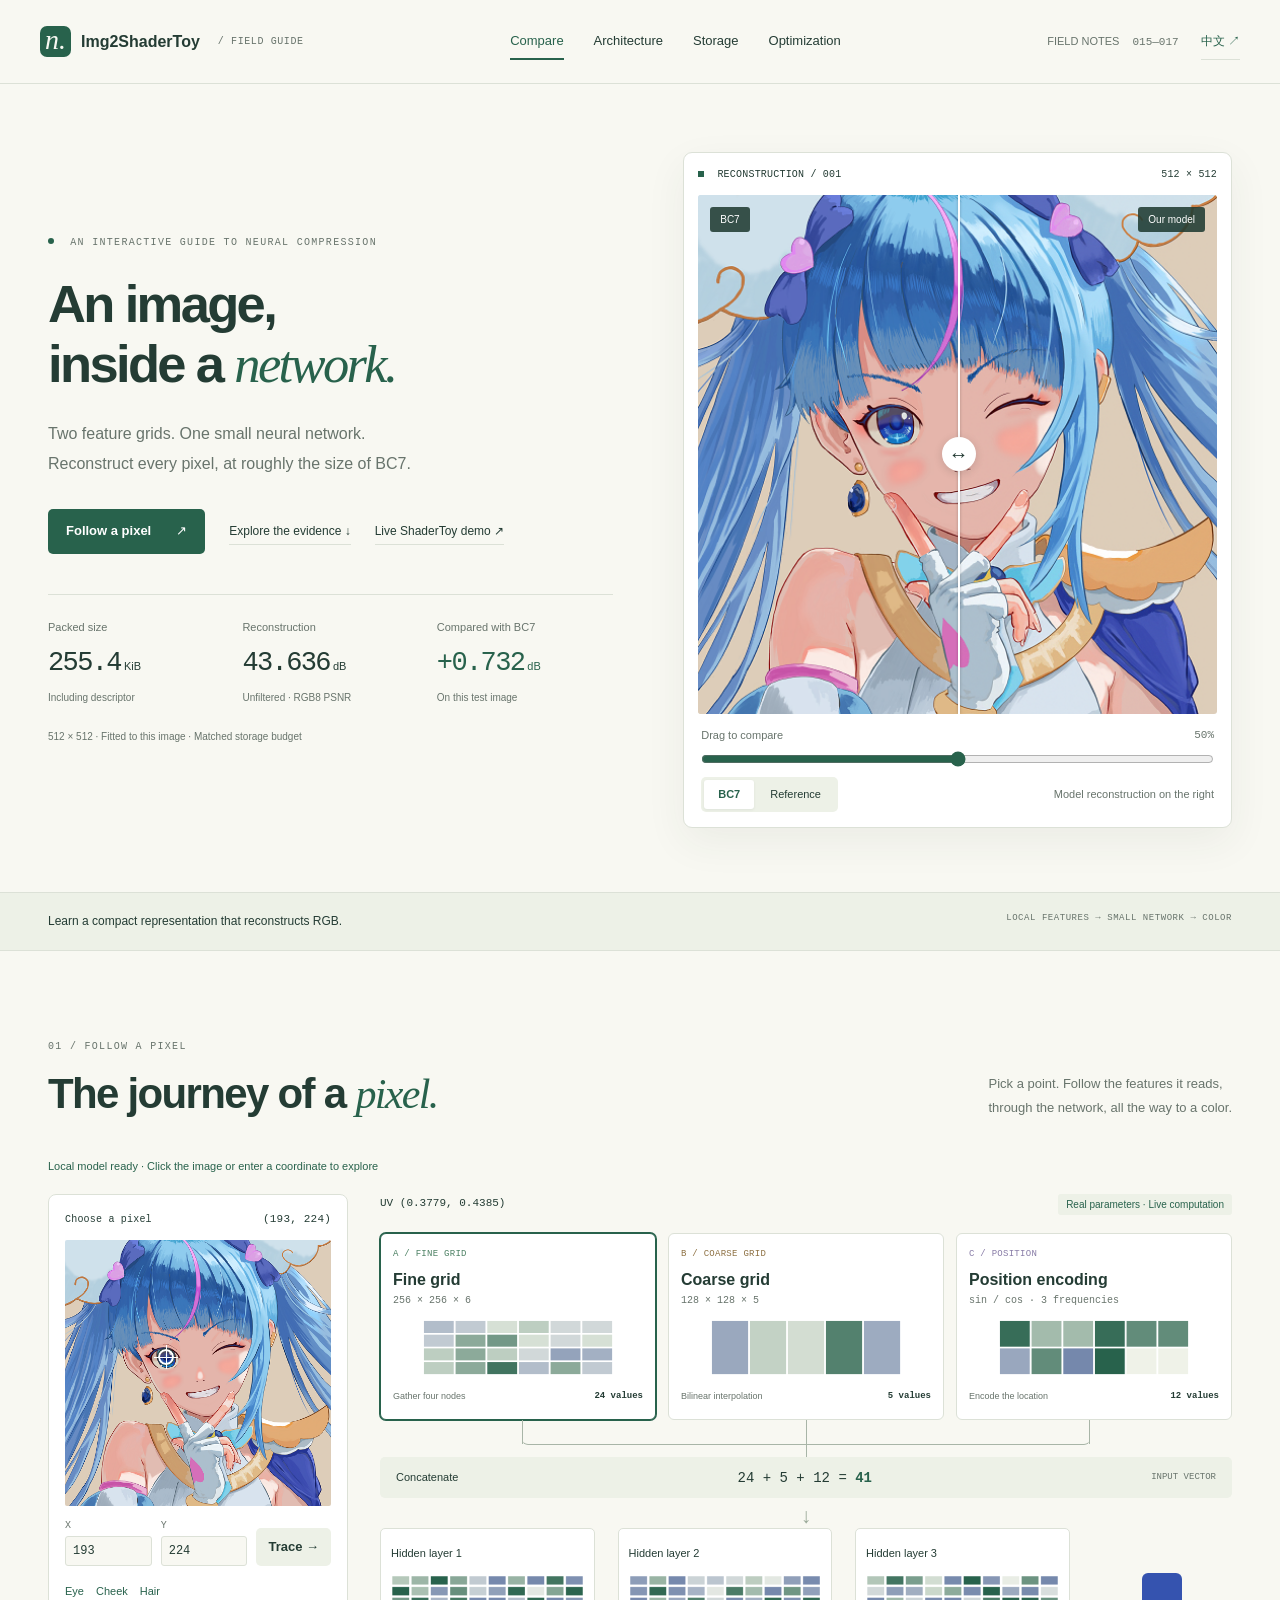
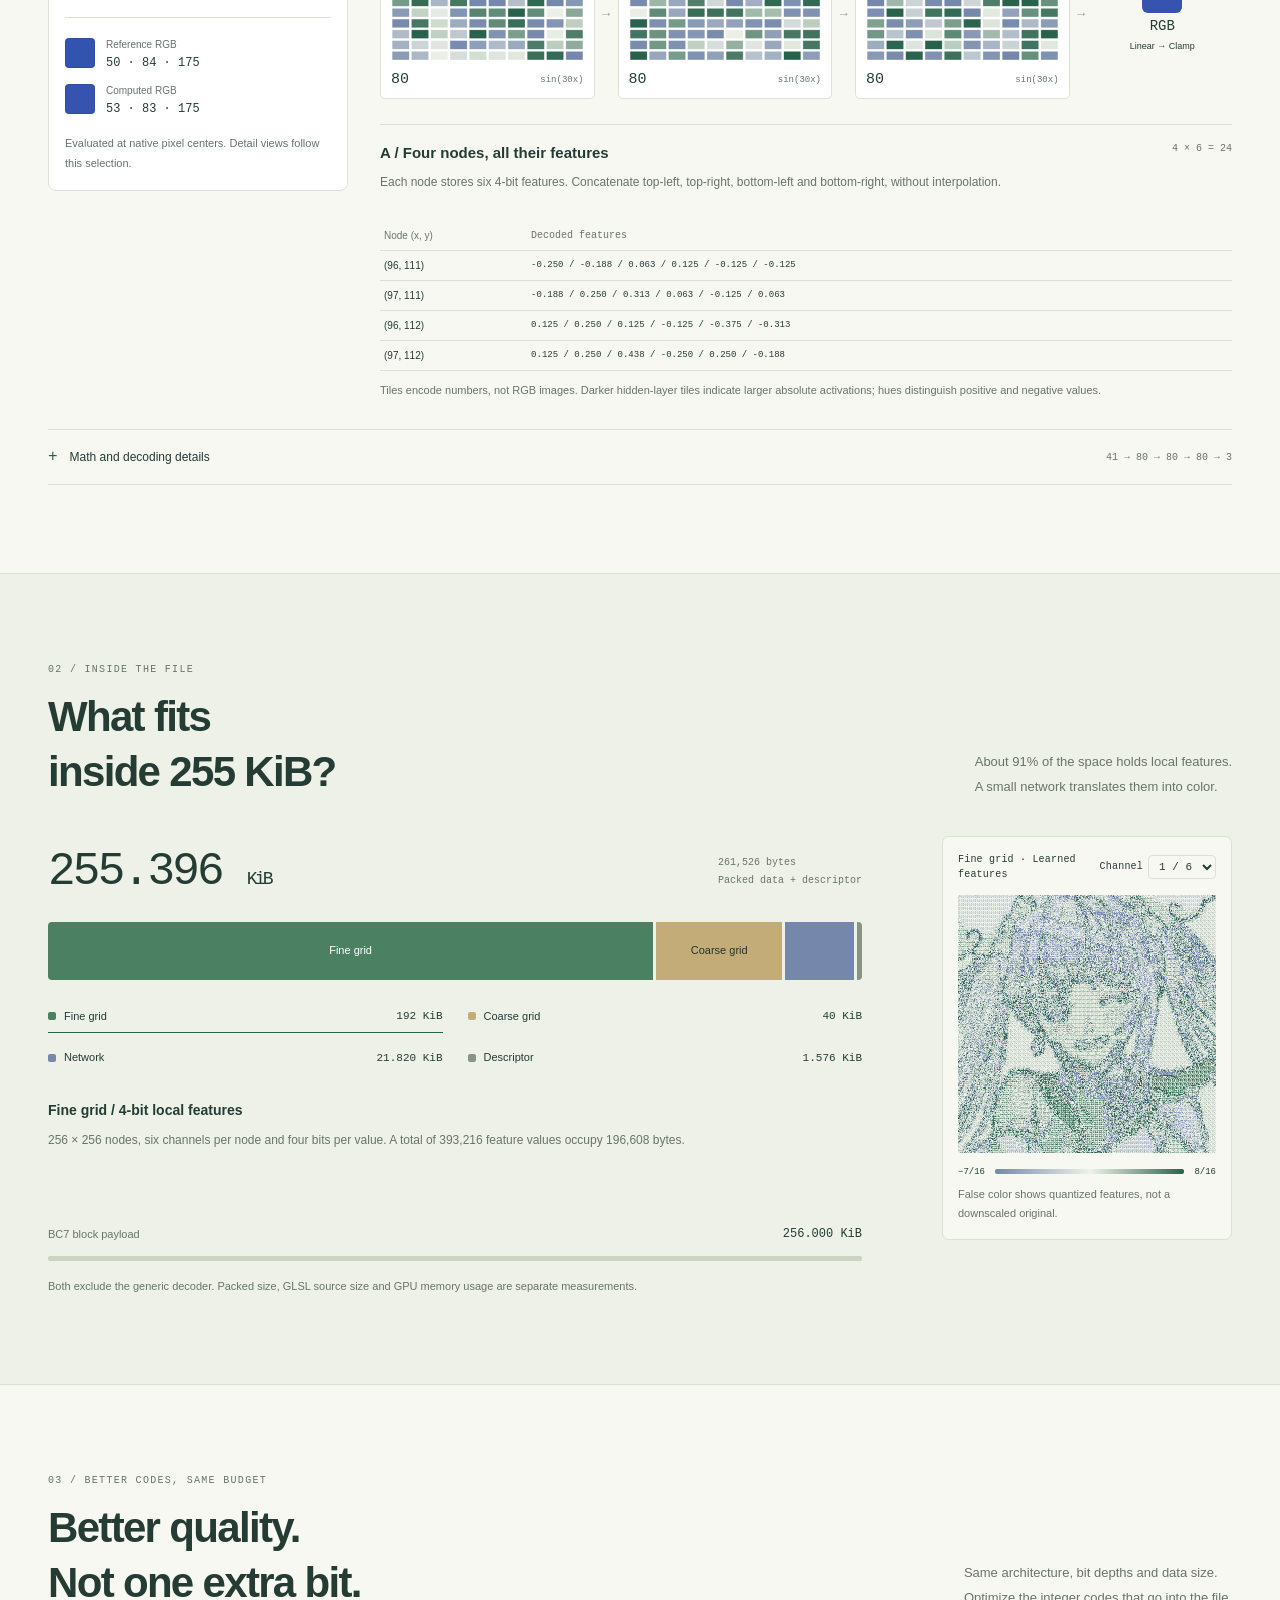
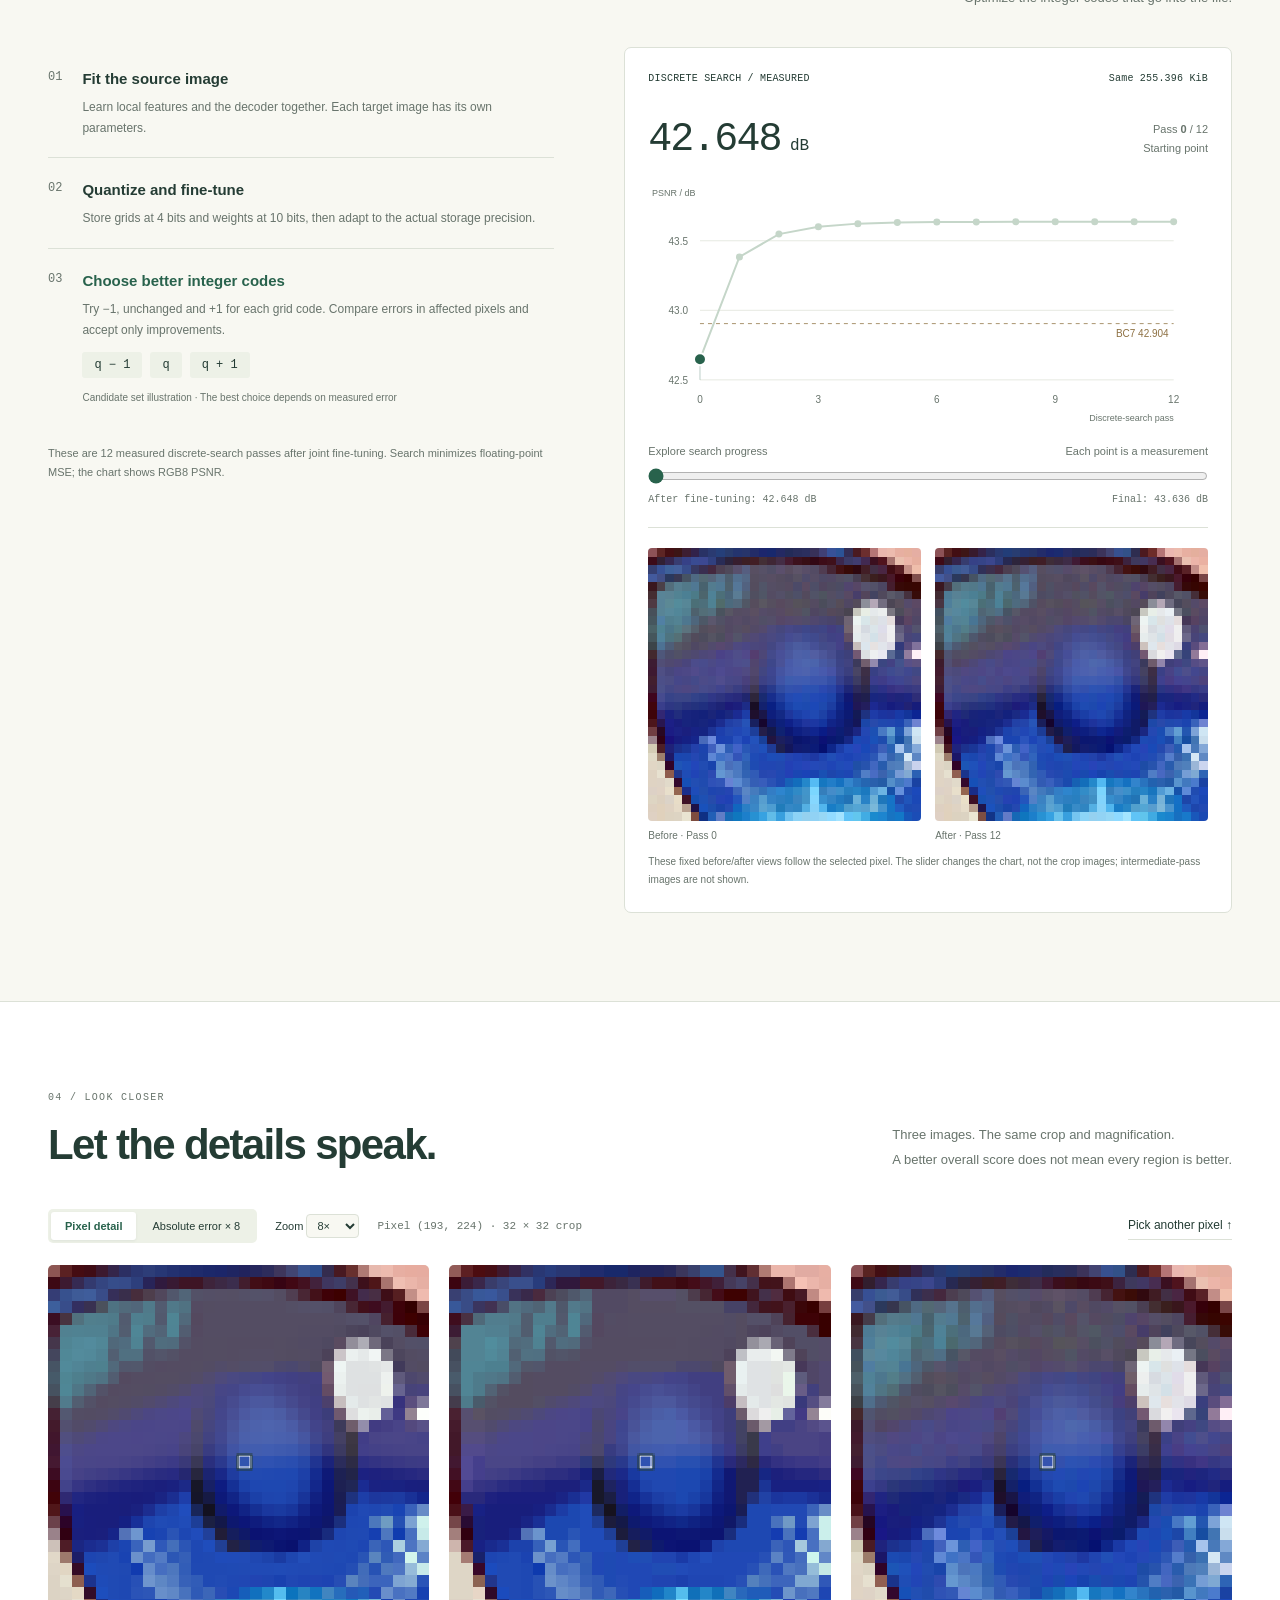
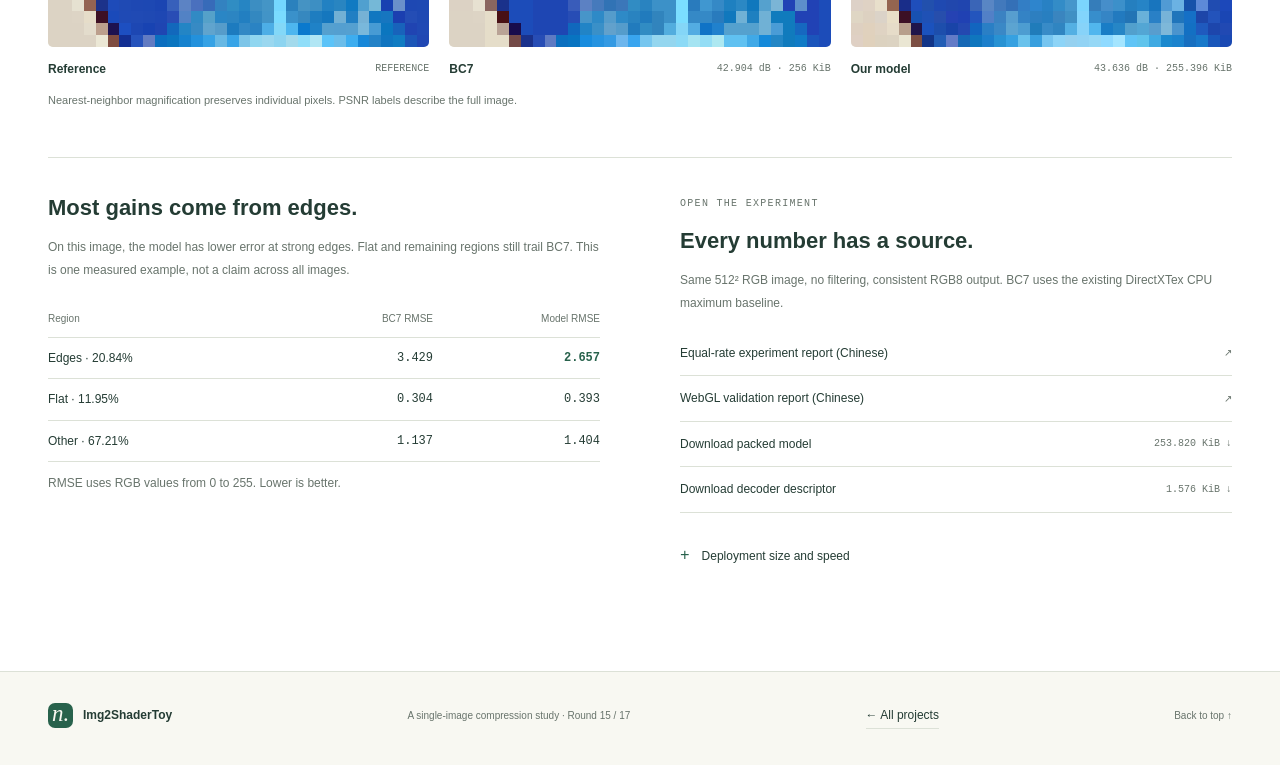
==== showcase/network-explainer/index.html @ a8d25cc0 "Add a NTC example" ====
<!doctype html>
<html lang="en">
<head>
  <meta charset="utf-8">
  <meta name="viewport" content="width=device-width,initial-scale=1">
  <meta name="description" content="Explore neural image compression: how two 4-bit feature grids and a small sine network reconstruct a pixel.">
  <meta name="color-scheme" content="light">
  <title>An image, inside a network · Img2ShaderToy</title>
  <link rel="icon" href="assets/favicon.svg" type="image/svg+xml">
  <link rel="stylesheet" href="styles.css">
  <script type="module" src="app.mjs"></script>
</head>
<body>
<a class="skip" href="#main">Skip to content</a>
<header class="header">
  <a class="brand" href="#"><span class="brand-mark" aria-hidden="true">n.</span> Img2ShaderToy <span class="brand-note">/ FIELD GUIDE</span></a>
  <nav aria-label="Chapters"><a href="#compare">Compare</a><a href="#architecture">Architecture</a><a href="#storage">Storage</a><a href="#optimization">Optimization</a></nav>
  <div class="header-tools"><span class="edition">FIELD NOTES <span>015—017</span></span><a class="language-switch" href="index-CN.html" lang="zh-CN" hreflang="zh-CN" aria-label="切换到中文">中文 ↗</a></div>
</header>
<main id="main">
<section class="hero shell" id="compare">
  <div class="hero-copy">
    <p class="eyebrow"><span class="live-dot"></span> AN INTERACTIVE GUIDE TO NEURAL COMPRESSION</p>
    <h1>An image,<br>inside a <span class="serif-accent">network.</span></h1>
    <p class="intro">Two feature grids. One small neural network.<br>Reconstruct every pixel, at roughly the size of BC7.</p>
    <div class="hero-actions"><a class="button primary" href="#architecture">Follow a pixel <span aria-hidden="true">↗</span></a><a class="text-link" href="#evidence">Explore the evidence ↓</a><a class="text-link" href="https://www.shadertoy.com/view/733GWs" target="_blank" rel="noopener noreferrer">Live ShaderToy demo ↗</a></div>
    <div class="hero-stats">
      <div><span class="stat-label">Packed size</span><strong>255.4<span> KiB</span></strong><small>Including descriptor</small></div>
      <div><span class="stat-label">Reconstruction</span><strong>43.636<span> dB</span></strong><small>Unfiltered · RGB8 PSNR</small></div>
      <div><span class="stat-label">Compared with BC7</span><strong class="green">+0.732<span> dB</span></strong><small>On this test image</small></div>
    </div>
    <p class="scope-note">512 × 512 · Fitted to this image · Matched storage budget</p>
  </div>
  <div class="comparison-panel">
    <div class="panel-top"><span><span class="mini-square"></span> RECONSTRUCTION / 001</span><span>512 × 512</span></div>
    <div class="compare-stage" id="compare-stage">
      <img id="compare-right" src="assets/neural.png" alt="Test image reconstructed by the neural model" width="512" height="512" draggable="false">
      <img class="compare-left" id="compare-left" src="assets/bc7.png" alt="The same test image reconstructed with BC7" width="512" height="512" draggable="false">
      <span class="image-label left" id="left-label">BC7</span><span class="image-label right">Our model</span>
      <div class="split-line" id="split-line"><span aria-hidden="true">↔</span></div>
    </div>
    <div class="comparison-controls">
      <label class="range-label" for="split">Drag to compare <output id="split-value">50%</output></label>
      <input type="range" id="split" min="0" max="100" value="50" aria-label="Image comparison divider">
      <div class="control-row"><div class="segmented" aria-label="Left comparison image"><button class="active" data-compare="bc7" aria-pressed="true">BC7</button><button data-compare="original" aria-pressed="false">Reference</button></div><span class="small muted">Model reconstruction on the right</span></div>
    </div>
  </div>
</section>
<div class="chapter-strip"><div class="shell"><span>Learn a compact representation that reconstructs RGB.</span><span class="mono">LOCAL FEATURES → SMALL NETWORK → COLOR</span></div></div>

<section id="architecture" class="section shell">
  <div class="section-heading"><div><p class="eyebrow">01 / FOLLOW A PIXEL</p><h2>The journey of a <span class="serif-accent">pixel.</span></h2></div><p>Pick a point. Follow the features it reads,<br>through the network, all the way to a color.</p></div>
  <div id="load-status" class="status" role="status">Loading the local model…</div>
  <div class="explorer">
    <aside class="pixel-panel">
      <div class="panel-top"><span>Choose a pixel</span><span class="mono" id="pixel-coord">(193, 224)</span></div>
      <div class="pixel-stage" id="pixel-stage"><img src="assets/original.png" width="512" height="512" alt="Click the reference image to select a pixel to trace"><span class="crosshair" id="crosshair" aria-hidden="true"></span></div>
      <div class="coordinate-controls"><label>X <input type="number" id="pixel-x" min="0" max="511" value="193"></label><label>Y <input type="number" id="pixel-y" min="0" max="511" value="224"></label><button id="trace-button" class="button compact" disabled>Trace →</button></div>
      <div class="preset-row"><button data-pixel="193,224">Eye</button><button data-pixel="270,278">Cheek</button><button data-pixel="246,91">Hair</button></div>
      <div class="pixel-result"><div><span class="swatch" id="source-swatch"></span><span>Reference RGB<strong id="source-rgb">—</strong></span></div><div><span class="swatch" id="output-swatch"></span><span>Computed RGB<strong id="output-rgb">—</strong></span></div></div>
      <p class="small muted">Evaluated at native pixel centers. Detail views follow this selection.</p>
    </aside>
    <div class="network-panel">
      <div class="network-top"><span class="mono">UV <span id="uv-value">—</span></span><span class="tag">Real parameters · Live computation</span></div>
      <div class="feature-branches">
        <button class="feature-node selected" data-node="fine" aria-pressed="true"><span class="node-index fine-color">A / FINE GRID</span><strong>Fine grid</strong><span class="node-size">256 × 256 × 6</span><canvas id="fine-mini" width="220" height="64" aria-label="24 features from the four selected fine-grid nodes"></canvas><span class="node-foot">Gather four nodes <b>24 values</b></span></button>
        <button class="feature-node" data-node="coarse" aria-pressed="false"><span class="node-index coarse-color">B / COARSE GRID</span><strong>Coarse grid</strong><span class="node-size">128 × 128 × 5</span><canvas id="coarse-mini" width="220" height="64" aria-label="Five interpolated coarse-grid features"></canvas><span class="node-foot">Bilinear interpolation <b>5 values</b></span></button>
        <button class="feature-node" data-node="position" aria-pressed="false"><span class="node-index position-color">C / POSITION</span><strong>Position encoding</strong><span class="node-size">sin / cos · 3 frequencies</span><canvas id="position-mini" width="220" height="64" aria-label="Twelve Fourier position features at this coordinate"></canvas><span class="node-foot">Encode the location <b>12 values</b></span></button>
      </div>
      <div class="merge-path" aria-hidden="true"><span></span><span></span><span></span></div>
      <button class="concat-node" data-node="input" aria-pressed="false"><span>Concatenate</span><strong>24 + 5 + 12 = <em>41</em></strong><span class="mono">INPUT VECTOR</span></button>
      <div class="flow-arrow" aria-hidden="true">↓</div>
      <div class="layer-chain">
        <button class="layer-node" data-node="layer0" aria-pressed="false"><span>Hidden layer 1</span><canvas id="layer0-mini" width="160" height="72" aria-label="80 activations in hidden layer 1"></canvas><strong>80 <small>sin(30x)</small></strong></button><span class="chain-arrow" aria-hidden="true">→</span>
        <button class="layer-node" data-node="layer1" aria-pressed="false"><span>Hidden layer 2</span><canvas id="layer1-mini" width="160" height="72" aria-label="80 activations in hidden layer 2"></canvas><strong>80 <small>sin(30x)</small></strong></button><span class="chain-arrow" aria-hidden="true">→</span>
        <button class="layer-node" data-node="layer2" aria-pressed="false"><span>Hidden layer 3</span><canvas id="layer2-mini" width="160" height="72" aria-label="80 activations in hidden layer 3"></canvas><strong>80 <small>sin(30x)</small></strong></button><span class="chain-arrow" aria-hidden="true">→</span>
        <button class="rgb-node" data-node="output" aria-pressed="false"><span id="network-swatch"></span><strong>RGB</strong><small>Linear → Clamp</small></button>
      </div>
      <div class="node-detail" id="node-detail" aria-live="polite"><p>Once loaded, select a node to inspect its values.</p></div>
      <p class="small muted">Tiles encode numbers, not RGB images. Darker hidden-layer tiles indicate larger absolute activations; hues distinguish positive and negative values.</p>
    </div>
  </div>
  <details class="technical"><summary>Math and decoding details <span>41 → 80 → 80 → 80 → 3</span></summary><div><p>Pixel coordinates use <code>uv = ((x + 0.5) / 512, (y + 0.5) / 512)</code>. At each level, grid coordinates are <code>uv × size − 0.5</code>, with clamped boundaries. Fine-grid features are concatenated in top-left, top-right, bottom-left, bottom-right order; coarse-grid features are interpolated by distance.</p><p>Position frequencies are 64, 128 and 256 cycles, each producing sin(x), sin(y), cos(x) and cos(y). Hidden layers compute <code>h = sin(30 × (Wh + b))</code>; the output layer maps linearly to RGB, then clamps to [0, 1].</p><p>The JavaScript decoder reads the actual model.bin. Floating-point accumulation differs slightly from the GPU; full-image metrics use the verified RGB8 reconstruction. Display resizing reconstructs the trained pixels before image resampling. Continuous reconstruction at arbitrary coordinates is not assumed.</p><p id="self-check">Reference pixels are checked after loading.</p></div></details>
</section>

<section id="storage" class="storage-section"><div class="shell section">
  <div class="section-heading"><div><p class="eyebrow">02 / INSIDE THE FILE</p><h2>What fits<br>inside 255 KiB?</h2></div><p>About 91% of the space holds local features.<br>A small network translates them into color.</p></div>
  <div class="storage-layout"><div>
    <div class="storage-total"><strong>255.396 <span>KiB</span></strong><span>261,526 bytes<br>Packed data + descriptor</span></div>
    <div class="storage-bar" aria-label="Packed file size breakdown"><button data-storage="fine" style="flex:196608" aria-label="Fine grid 192 KiB" class="fine-bg active">Fine grid</button><button data-storage="coarse" style="flex:40960" aria-label="Coarse grid 40 KiB" class="coarse-bg">Coarse grid</button><button data-storage="network" style="flex:22344" aria-label="Network 21.820 KiB" class="network-bg"></button><button data-storage="meta" style="flex:1614" aria-label="Descriptor 1.576 KiB" class="meta-bg"></button></div>
    <div class="storage-legend"><button data-storage="fine" class="active"><i class="fine-bg"></i>Fine grid <b>192 KiB</b></button><button data-storage="coarse"><i class="coarse-bg"></i>Coarse grid <b>40 KiB</b></button><button data-storage="network"><i class="network-bg"></i>Network <b>21.820 KiB</b></button><button data-storage="meta"><i class="meta-bg"></i>Descriptor <b>1.576 KiB</b></button></div>
    <div class="storage-detail" id="storage-detail" aria-live="polite"></div>
    <div class="bc7-budget"><span>BC7 block payload</span><strong>256.000 KiB</strong><span class="budget-line"></span></div>
    <p class="small muted">Both exclude the generic decoder. Packed size, GLSL source size and GPU memory usage are separate measurements.</p>
  </div><div class="grid-view"><div class="panel-top"><span id="grid-title">Fine grid · Learned features</span><label>Channel <select id="grid-channel" aria-label="Select feature channel"></select></label></div><canvas id="grid-canvas" width="256" height="256" aria-label="Actual grid values of the selected feature channel"></canvas><div class="grid-caption"><span>−7/16</span><span class="color-scale"></span><span>8/16</span></div><p class="small muted">False color shows quantized features, not a downscaled original.</p></div></div>
</div></section>

<section id="optimization" class="section shell">
  <div class="section-heading"><div><p class="eyebrow">03 / BETTER CODES, SAME BUDGET</p><h2>Better quality.<br>Not one extra bit.</h2></div><p>Same architecture, bit depths and data size.<br>Optimize the integer codes that go into the file.</p></div>
  <div class="optimization-layout"><div class="optimization-story"><ol class="training-steps"><li><span>01</span><div><strong>Fit the source image</strong><p>Learn local features and the decoder together. Each target image has its own parameters.</p></div></li><li><span>02</span><div><strong>Quantize and fine-tune</strong><p>Store grids at 4 bits and weights at 10 bits, then adapt to the actual storage precision.</p></div></li><li class="highlight-step"><span>03</span><div><strong>Choose better integer codes</strong><p>Try −1, unchanged and +1 for each grid code. Compare errors in affected pixels and accept only improvements.</p><div class="code-choices"><span>q − 1</span><span>q</span><span>q + 1</span></div><small>Candidate set illustration · The best choice depends on measured error</small></div></li></ol><p class="small muted">These are 12 measured discrete-search passes after joint fine-tuning. Search minimizes floating-point MSE; the chart shows RGB8 PSNR.</p></div>
  <div class="history-panel"><div class="panel-top"><span>DISCRETE SEARCH / MEASURED</span><span>Same 255.396 KiB</span></div><div class="history-metric"><strong id="history-score">42.648<span> dB</span></strong><span>Pass <b id="history-pass">0</b> / 12<br><span id="history-changes">Starting point</span></span></div><svg id="history-chart" viewBox="0 0 560 245" role="img" aria-label="RGB8 PSNR over discrete-search passes"></svg><label class="range-label" for="history-slider">Explore search progress <span>Each point is a measurement</span></label><input type="range" id="history-slider" min="0" max="12" value="0"><div class="history-endpoints"><span>After fine-tuning: 42.648 dB</span><span>Final: 43.636 dB</span></div><div class="search-crops"><figure><canvas id="search-before" width="256" height="256" aria-label="Selected crop before discrete search"></canvas><figcaption>Before · Pass 0</figcaption></figure><figure><canvas id="search-after" width="256" height="256" aria-label="The same crop after twelve search passes"></canvas><figcaption>After · Pass 12</figcaption></figure></div><p class="small muted">These fixed before/after views follow the selected pixel. The slider changes the chart, not the crop images; intermediate-pass images are not shown.</p></div></div>
</section>

<section id="evidence" class="evidence-section"><div class="shell section">
  <div class="section-heading"><div><p class="eyebrow">04 / LOOK CLOSER</p><h2>Let the details speak.</h2></div><p>Three images. The same crop and magnification.<br>A better overall score does not mean every region is better.</p></div>
  <div class="detail-toolbar"><div class="segmented" aria-label="Comparison mode"><button data-detail="color" class="active" aria-pressed="true">Pixel detail</button><button data-detail="error" aria-pressed="false">Absolute error × 8</button></div><label>Zoom <select id="zoom"><option value="64">4×</option><option value="32" selected>8×</option><option value="16">16×</option></select></label><span class="mono" id="crop-coord">Centered on (193, 224)</span><a href="#architecture" class="text-link">Pick another pixel ↑</a></div>
  <div class="crop-grid"><figure><canvas id="crop-original" width="256" height="256" aria-label="Magnified reference crop"></canvas><figcaption><strong>Reference</strong><span>REFERENCE</span></figcaption></figure><figure><canvas id="crop-bc7" width="256" height="256" aria-label="Magnified BC7 crop at the same location"></canvas><figcaption><strong>BC7</strong><span>42.904 dB · 256 KiB</span></figcaption></figure><figure><canvas id="crop-neural" width="256" height="256" aria-label="Magnified neural crop at the same location"></canvas><figcaption><strong>Our model</strong><span>43.636 dB · 255.396 KiB</span></figcaption></figure></div>
  <p class="small muted" id="error-note">Nearest-neighbor magnification preserves individual pixels. PSNR labels describe the full image.</p>
  <div class="evidence-bottom"><div><h3>Most gains come from edges.</h3><p>On this image, the model has lower error at strong edges. Flat and remaining regions still trail BC7. This is one measured example, not a claim across all images.</p><div class="table-scroll"><table><thead><tr><th>Region</th><th>BC7 RMSE</th><th>Model RMSE</th></tr></thead><tbody><tr><td>Edges · 20.84%</td><td>3.429</td><td class="green">2.657</td></tr><tr><td>Flat · 11.95%</td><td>0.304</td><td>0.393</td></tr><tr><td>Other · 67.21%</td><td>1.137</td><td>1.404</td></tr></tbody></table></div><p class="small muted">RMSE uses RGB values from 0 to 255. Lower is better.</p></div><div class="repro-panel"><p class="eyebrow">OPEN THE EXPERIMENT</p><h3>Every number has a source.</h3><p>Same 512² RGB image, no filtering, consistent RGB8 output. BC7 uses the existing DirectXTex CPU maximum baseline.</p><div class="resource-links"><a href="assets/experiment-report.md" target="_blank" rel="noopener">Equal-rate experiment report (Chinese) <span>↗</span></a><a href="assets/deployment-report.md" target="_blank" rel="noopener">WebGL validation report (Chinese) <span>↗</span></a><a href="assets/model.bin" download>Download packed model <span>253.820 KiB ↓</span></a><a href="assets/model.json" download>Download decoder descriptor <span>1.576 KiB ↓</span></a></div><details><summary>Deployment size and speed</summary><p>Round 17 GLSL source is 924,067 bytes, separate from the 261,526-byte packed codec. At native 512², subsequent frames had a median GPU time of about 22.5 ms on the tested machine. First-observed compilation took 3.155 seconds without clearing driver caches. These are device-specific records, not a live benchmark of this page.</p></details></div></div>
</div></section>
</main>
<footer class="shell footer"><a class="brand" href="#"><span class="brand-mark">n.</span> Img2ShaderToy</a><span>A single-image compression study · Round 15 / 17</span><a class="text-link" href="../../#projects">← All projects</a><a href="#">Back to top ↑</a></footer>
<noscript><p class="no-script">Images and explanations work without JavaScript. Enable it for pixel tracing and interactive comparisons.</p></noscript>
</body></html>
---- showcase/network-explainer/styles.css ----
/* Local system fonts; no requests to font or package CDNs. */
:root{--paper:#f8f8f2;--ink:#243c34;--muted:#68746c;--line:#dce1d7;--green:#28624c;--soft:#edf1e7;--fine:#4c8063;--coarse:#c4ac79;--network:#7588ac;--position:#877ba6;--white:#fff;--sans:Inter,"Segoe UI","PingFang SC","Microsoft YaHei",sans-serif;--mono:"SFMono-Regular",Consolas,monospace}
*{box-sizing:border-box}html{scroll-behavior:smooth;scroll-padding-top:96px}body{margin:0;background:var(--paper);color:var(--ink);font-family:var(--sans);font-size:15px;line-height:1.7;-webkit-font-smoothing:antialiased}button,input,select{font:inherit}button,a,input,select{-webkit-tap-highlight-color:transparent}button,a,select{touch-action:manipulation}button{cursor:pointer;color:inherit}a{color:inherit;text-decoration:none}button:focus-visible,a:focus-visible,input:focus-visible,select:focus-visible,summary:focus-visible{outline:3px solid #b59242;outline-offset:4px}button:disabled{opacity:.45;cursor:wait}button{border:0;background:transparent}img{display:block;max-width:100%}canvas{display:block;max-width:100%}p,h1,h2,h3,figure{margin:0}h1,h2,h3{line-height:1.3}h1,h2{letter-spacing:-.055em;font-weight:650}.shell{max-width:1264px;padding:0 40px;margin:auto}.header{height:84px;border-bottom:1px solid var(--line);display:flex;align-items:center;justify-content:space-between;padding:0 40px;background:rgba(248,248,242,.96);position:sticky;top:0;z-index:20;gap:24px}.brand{display:flex;align-items:center;gap:10px;font-size:16px;font-weight:650;white-space:nowrap}.brand-mark{height:31px;width:31px;display:inline-flex;align-items:center;justify-content:center;background:var(--green);color:var(--paper);font:italic 28px Georgia,serif;border-radius:7px;padding-bottom:4px}.brand-note{font:10px var(--mono);letter-spacing:.06em;color:var(--muted);margin-left:8px}.header nav{display:flex;gap:30px;font-size:13px}.header nav a{position:relative;padding:10px 0}.header nav a:hover,.header nav a.active{color:var(--green)}.header nav a.active:after{content:"";position:absolute;bottom:3px;left:0;right:0;height:2px;background:var(--green)}.edition{font-size:11px;color:var(--muted)}.edition span{font-family:var(--mono);margin-left:10px}.hero{display:grid;grid-template-columns:1.03fr 1fr;gap:70px;align-items:center;padding-top:68px;padding-bottom:64px}.eyebrow{font:10px/1.5 var(--mono);letter-spacing:.13em;color:var(--muted);margin-bottom:24px}.live-dot{display:inline-block;width:6px;height:6px;background:var(--green);border-radius:50%;vertical-align:1px;margin-right:9px}h1{font-size:clamp(46px,4.6vw,67px);line-height:1.28;white-space:nowrap}.serif-accent{font-family:"Songti SC",SimSun,serif;font-weight:500;color:var(--green)}.intro{margin-top:24px;font-size:16px;color:var(--muted);line-height:1.9}.hero-actions{display:flex;align-items:center;gap:24px;margin:30px 0 40px}.button{display:inline-flex;align-items:center;justify-content:center;gap:25px;padding:11px 18px;background:var(--soft);border-radius:5px;font-size:13px;font-weight:550}.button.primary{background:var(--green);color:var(--white)}.button:hover{filter:brightness(.95)}.button.compact{padding:8px 12px;gap:4px}.text-link{font-size:12px;border-bottom:1px solid var(--line);padding:3px 0}.text-link:hover{border-color:var(--green)}.hero-stats{display:grid;grid-template-columns:repeat(3,1fr);gap:18px;border-top:1px solid var(--line);padding-top:23px}.hero-stats>div{display:flex;flex-direction:column}.stat-label{font-size:11px;color:var(--muted)}.hero-stats strong{font-family:var(--mono);font-weight:500;font-size:27px;letter-spacing:-.06em;margin:5px 0 2px;white-space:nowrap}.hero-stats strong span{font:11px var(--sans);letter-spacing:0}.hero-stats small{font-size:10px;color:var(--muted)}.green{color:var(--green);font-weight:650}.scope-note{font-size:10px;margin-top:22px;color:var(--muted)}.comparison-panel{border:1px solid var(--line);border-radius:9px;background:var(--white);padding:14px;box-shadow:0 14px 40px #283c3410}.panel-top{display:flex;align-items:center;justify-content:space-between;gap:10px;font:10px/1.5 var(--mono);letter-spacing:.02em;padding-bottom:13px}.mini-square{display:inline-block;width:6px;height:6px;background:var(--green);margin-right:7px}.compare-stage{position:relative;aspect-ratio:1;overflow:hidden;background:var(--soft);border-radius:3px;touch-action:pan-y;cursor:ew-resize}.compare-stage img{width:100%;height:100%;object-fit:cover}.compare-left{position:absolute;inset:0;clip-path:inset(0 50% 0 0)}.image-label{position:absolute;top:12px;background:#203b32de;color:white;padding:4px 10px;font-size:10px;border-radius:3px;pointer-events:none}.image-label.left{left:12px}.image-label.right{right:12px}.split-line{position:absolute;left:50%;top:0;bottom:0;width:2px;background:#fff;pointer-events:none;box-shadow:0 0 3px #0004}.split-line span{position:absolute;top:50%;left:50%;transform:translate(-50%,-50%);display:grid;place-items:center;width:34px;height:34px;border-radius:50%;color:var(--ink);background:white;box-shadow:0 2px 10px #0002;font-size:20px}.comparison-controls{padding:12px 3px 1px}.range-label{display:flex;align-items:center;justify-content:space-between;font-size:11px;color:var(--muted)}.range-label output{font-family:var(--mono)}input[type=range]{width:100%;height:20px;accent-color:var(--green);cursor:ew-resize;margin:5px 0 8px}.control-row{display:flex;align-items:center;justify-content:space-between;gap:12px}.segmented{display:inline-flex;background:var(--soft);padding:3px;border-radius:5px;gap:2px}.segmented button{padding:5px 14px;font-size:11px;border-radius:3px;white-space:nowrap}.segmented button.active{background:var(--white);box-shadow:0 1px 3px #243c3412;color:var(--green);font-weight:650}.small{font-size:11px;line-height:1.8}.muted{color:var(--muted)}.mono{font-family:var(--mono);font-size:11px}.chapter-strip{border-top:1px solid var(--line);border-bottom:1px solid var(--line);background:var(--soft)}.chapter-strip>div{display:flex;justify-content:space-between;gap:24px;padding-top:18px;padding-bottom:18px;font-size:12px}.chapter-strip .mono{font-size:9px;color:var(--muted);letter-spacing:.06em}.section{padding-top:88px;padding-bottom:88px}.section-heading{display:flex;align-items:flex-end;justify-content:space-between;gap:32px;margin-bottom:36px}.section-heading .eyebrow{margin-bottom:13px}.section-heading h2{font-size:42px}.section-heading>p{font-size:13px;color:var(--muted);line-height:1.9;max-width:380px}.status{margin-bottom:18px;font-size:11px;color:var(--green)}.status.error{color:#a33b29;padding:14px;background:#fff0e8}.explorer{display:grid;grid-template-columns:300px minmax(0,1fr);gap:32px;align-items:start}.pixel-panel{background:white;border:1px solid var(--line);border-radius:8px;padding:16px;position:sticky;top:108px}.pixel-stage{position:relative;cursor:crosshair;touch-action:pan-y}.pixel-stage img{width:100%;height:auto;border-radius:2px}.crosshair{position:absolute;left:37.8%;top:43.8%;width:16px;height:16px;border:2px solid white;outline:1px solid #203b32;border-radius:50%;transform:translate(-50%,-50%);pointer-events:none;background:#203b3220}.crosshair:before,.crosshair:after{content:"";position:absolute;background:white}.crosshair:before{width:24px;height:1px;left:-6px;top:6px}.crosshair:after{width:1px;height:24px;left:6px;top:-6px}.coordinate-controls{display:flex;align-items:end;gap:9px;margin-top:14px}.coordinate-controls label{font:10px var(--mono);color:var(--muted);flex:1;min-width:0}.coordinate-controls input{display:block;width:100%;margin-top:5px;background:var(--paper);border:1px solid var(--line);border-radius:3px;padding:7px;color:var(--ink);font:12px var(--mono)}.preset-row{display:flex;gap:12px;padding:13px 0;border-bottom:1px solid var(--line)}.preset-row button{font-size:11px;padding:3px 0;color:var(--green)}.preset-row button:hover{text-decoration:underline}.pixel-result{display:flex;flex-direction:column;gap:12px;margin:18px 0}.pixel-result>div{display:flex;align-items:center;gap:11px;font-size:10px;color:var(--muted)}.pixel-result strong{display:block;font:12px var(--mono);color:var(--ink);margin-top:3px}.swatch{width:30px;height:30px;border-radius:4px;border:1px solid #0001;background:var(--soft)}.network-panel{min-width:0}.network-top{display:flex;justify-content:space-between;gap:12px;margin-bottom:18px}.tag{color:var(--green);font-size:10px;padding:2px 8px;border-radius:3px;background:var(--soft)}.feature-branches{display:grid;grid-template-columns:repeat(3,minmax(0,1fr));gap:12px}.feature-node{background:white;border:1px solid var(--line);border-radius:6px;text-align:left;padding:15px 12px;min-width:0;transition:border-color .15s,box-shadow .15s}.feature-node.selected,.layer-node.selected,.rgb-node.selected,.concat-node.selected{border-color:var(--green);box-shadow:0 0 0 1px var(--green)}.feature-node:hover,.layer-node:hover{background:#f1f5ed}.node-index{font:9px var(--mono);letter-spacing:.03em;display:block}.fine-color{color:var(--fine)}.coarse-color{color:#8d7042}.position-color{color:var(--position)}.feature-node>strong{display:block;font-size:16px;margin:7px 0 2px;font-weight:600}.node-size{font:10px var(--mono);color:var(--muted)}.feature-node canvas{width:100%;height:55px;object-fit:contain;margin:14px 0}.node-foot{display:flex;flex-wrap:wrap;gap:2px 6px;font-size:9px;color:var(--muted)}.node-foot b{color:var(--ink);font-family:var(--mono);margin-left:auto}.merge-path{display:flex;margin:0 calc(100% / 6);height:25px;border-bottom:1px solid #a8b5a7;border-radius:0 0 6px 6px;position:relative}.merge-path>span{position:absolute;top:0;bottom:0;width:1px;background:#a8b5a7}.merge-path>span:nth-child(1){left:0}.merge-path>span:nth-child(2){left:50%;bottom:-13px}.merge-path>span:nth-child(3){right:0}.concat-node{display:flex;align-items:center;justify-content:space-between;gap:12px;background:var(--soft);width:100%;margin-top:12px;padding:10px 15px;border:1px solid transparent;border-radius:5px;font-size:11px}.concat-node strong{font:14px var(--mono)}.concat-node em{font-style:normal;color:var(--green);font-weight:bold}.concat-node .mono{font-size:9px;color:var(--muted)}.flow-arrow{text-align:center;height:30px;color:#9aa999;font-size:21px}.layer-chain{display:grid;grid-template-columns:1fr 13px 1fr 13px 1fr 13px .65fr;align-items:center;gap:5px}.layer-node{padding:10px;background:white;border:1px solid var(--line);border-radius:5px;text-align:left;min-width:0}.layer-node>span{font-size:11px}.layer-node canvas{width:100%;height:auto;margin:10px 0}.layer-node strong{font:15px var(--mono);display:flex;justify-content:space-between;align-items:center;gap:3px}.layer-node small{font:9px var(--mono);color:var(--muted)}.chain-arrow{color:#91a18e;font-size:13px}.rgb-node{min-width:0;display:flex;align-items:center;flex-direction:column;gap:5px;border:1px solid transparent;border-radius:5px;padding:10px 0}.rgb-node>span{width:40px;height:40px;border-radius:6px;background:var(--soft)}.rgb-node strong{font:14px var(--mono)}.rgb-node small{font-size:9px}.node-detail{border-top:1px solid var(--line);margin-top:25px;padding-top:18px;min-height:210px}.detail-heading{display:flex;justify-content:space-between;gap:12px;margin-bottom:9px}.detail-heading h3{font-size:15px;font-weight:600}.detail-heading span{font:10px var(--mono);color:var(--muted)}.node-detail p{font-size:12px;line-height:1.8;color:var(--muted);margin-bottom:10px}.value-grid{display:grid;grid-template-columns:repeat(8,minmax(0,1fr));gap:4px;margin-top:12px}.value-cell{padding:5px 2px;text-align:center;font:10px var(--mono);background:var(--soft);border-radius:2px;min-width:0}.node-table{width:100%;border-collapse:collapse;font:10px/1.7 var(--mono)}.node-table th,.node-table td{text-align:left;padding:6px 4px;border-bottom:1px solid var(--line);font-weight:400}.node-table th{color:var(--muted)}.node-table td:last-child{font-size:9px}.technical{border-top:1px solid var(--line);margin-top:28px;border-bottom:1px solid var(--line)}summary{cursor:pointer;list-style:none;font-size:12px;padding:17px 0}summary::-webkit-details-marker{display:none}summary:before{content:"+";margin-right:12px;font:16px var(--mono);color:var(--green)}details[open]>summary:before{content:"−"}.technical summary span{float:right;font:10px var(--mono);color:var(--muted);margin-top:5px}.technical>div{padding:0 25px 20px}.technical p{font-size:12px;color:var(--muted);margin-bottom:10px}code{font-family:var(--mono);font-size:.9em;background:var(--soft);padding:2px 4px;border-radius:2px}.storage-section{background:var(--soft);border-block:1px solid var(--line)}.storage-layout{display:grid;grid-template-columns:minmax(0,1fr) 290px;gap:80px;align-items:start}.storage-total{display:flex;justify-content:space-between;align-items:center;gap:20px;margin:10px 0 24px}.storage-total strong{font:46px var(--mono);letter-spacing:-.06em}.storage-total strong span{font:18px var(--mono)}.storage-total>span{font:10px/1.8 var(--mono);color:var(--muted)}.storage-bar{display:flex;height:58px;gap:3px;overflow:hidden;border-radius:4px}.storage-bar button{min-width:8px;font-size:11px;color:#fff;transition:filter .15s}.storage-bar button:hover{filter:brightness(1.12)}.fine-bg{background:var(--fine)}.coarse-bg{background:var(--coarse)}.network-bg{background:var(--network)}.meta-bg{background:#899383}.storage-bar .coarse-bg{color:#25352a}.storage-legend{display:grid;grid-template-columns:1fr 1fr;gap:8px 25px;margin-top:20px}.storage-legend button{display:flex;align-items:center;gap:8px;font-size:11px;text-align:left;padding:7px 0;border-bottom:1px solid transparent}.storage-legend button.active{border-bottom-color:var(--green)}.storage-legend i{height:8px;width:8px;border-radius:2px;flex-shrink:0}.storage-legend b{margin-left:auto;font:11px var(--mono)}.storage-detail{min-height:108px;margin:22px 0 0;font-size:12px;line-height:1.9}.storage-detail strong{display:block;margin-bottom:5px;font-size:14px}.storage-detail p{color:var(--muted)}.bc7-budget{display:flex;align-items:center;gap:12px;flex-wrap:wrap;margin:20px 0 16px;font-size:11px;color:var(--muted)}.bc7-budget strong{margin-left:auto;font:12px var(--mono);color:var(--ink)}.budget-line{flex-basis:100%;height:5px;background:#cbd3c3;border-radius:2px}.grid-view{padding:15px;background:var(--paper);border-radius:7px;border:1px solid var(--line)}.grid-view .panel-top{font-size:10px}.grid-view .panel-top label{display:flex;align-items:center;gap:5px}.grid-view canvas{width:100%;aspect-ratio:1;image-rendering:pixelated;border-radius:2px}.grid-caption{display:flex;align-items:center;gap:10px;font:9px var(--mono);margin:14px 0 8px}.color-scale{height:5px;flex:1;background:linear-gradient(90deg,#7588ac,#f0f2e8,#28624c);border-radius:2px}select{border:1px solid var(--line);border-radius:4px;padding:4px 6px;background:var(--paper);color:var(--ink);font-size:11px}.optimization-layout{display:grid;grid-template-columns:1fr 1.2fr;gap:70px;align-items:center}.training-steps{list-style:none;padding:0;margin:0}.training-steps li{display:flex;gap:20px;padding:19px 0;border-bottom:1px solid var(--line)}.training-steps li>span{font:12px var(--mono);color:var(--muted);padding-top:4px}.training-steps strong{font-size:15px;font-weight:600}.training-steps p{font-size:12px;color:var(--muted);margin-top:6px}.training-steps small{font-size:10px;color:var(--muted)}.highlight-step{border-bottom:0!important}.highlight-step strong{color:var(--green)}.code-choices{display:flex;gap:8px;margin:12px 0 5px}.code-choices span{font:12px var(--mono);padding:6px 12px;background:var(--soft);border-radius:3px}.optimization-story>p{margin-top:16px}.history-panel{background:white;border:1px solid var(--line);border-radius:7px;padding:23px}.history-metric{display:flex;align-items:center;justify-content:space-between;margin:18px 0 16px}.history-metric>strong{font:40px var(--mono);letter-spacing:-.05em}.history-metric>strong span{font-size:16px;letter-spacing:0}.history-metric>span{font-size:11px;text-align:right;color:var(--muted)}#history-chart{display:block;width:100%;height:auto;overflow:visible;margin-bottom:20px}.history-endpoints{display:flex;justify-content:space-between;font:10px var(--mono);color:var(--muted)}.evidence-section{background:#fff;border-block:1px solid var(--line)}.detail-toolbar{display:flex;align-items:center;gap:18px;flex-wrap:wrap;margin-bottom:22px}.detail-toolbar label{font-size:11px}.detail-toolbar .mono{color:var(--muted)}.detail-toolbar>a{margin-left:auto}.crop-grid{display:grid;grid-template-columns:repeat(3,minmax(0,1fr));gap:20px}.crop-grid canvas{width:100%;aspect-ratio:1;image-rendering:pixelated;border-radius:5px;background:var(--soft)}.crop-grid figcaption{display:flex;justify-content:space-between;align-items:center;gap:10px;margin:12px 0;font-size:12px;flex-wrap:wrap}.crop-grid figcaption strong{font-weight:600}.crop-grid figcaption span{font:10px var(--mono);color:var(--muted)}.evidence-bottom{display:grid;grid-template-columns:1fr 1fr;gap:80px;margin-top:46px;padding-top:36px;border-top:1px solid var(--line)}.evidence-bottom h3{font-size:22px;font-weight:550;margin-bottom:14px}.evidence-bottom p{font-size:12px;line-height:1.9;color:var(--muted)}.evidence-bottom .eyebrow{font-size:10px;margin-bottom:14px}.table-scroll{overflow-x:auto}table{width:100%;border-collapse:collapse;margin:18px 0 10px;font-size:12px}th,td{border-bottom:1px solid var(--line);padding:10px 0;text-align:right}th{font-size:10px;color:var(--muted);font-weight:400}td{font-family:var(--mono)}th:first-child,td:first-child{text-align:left;font-family:var(--sans)}.resource-links{display:flex;flex-direction:column;margin:16px 0}.resource-links a{display:flex;align-items:center;justify-content:space-between;border-bottom:1px solid var(--line);font-size:12px;padding:12px 0}.resource-links a:hover{color:var(--green)}.resource-links span{font:10px var(--mono);color:var(--muted)}.footer{padding-top:30px;padding-bottom:30px;display:flex;justify-content:space-between;align-items:center;gap:24px}.footer .brand{font-size:12px}.footer .brand-mark{width:25px;height:25px;font-size:23px}.footer>span,.footer>a:last-child{font-size:10px;color:var(--muted)}.skip{position:fixed;top:-70px;left:20px;z-index:50;padding:12px;background:white}.skip:focus{top:12px}.no-script{padding:20px;background:#fff1d5;text-align:center}
.search-crops{display:grid;grid-template-columns:1fr 1fr;gap:14px;margin:22px 0 9px;padding-top:20px;border-top:1px solid var(--line)}.search-crops canvas{width:100%;aspect-ratio:1;image-rendering:pixelated;border-radius:4px}.search-crops figcaption{font-size:10px;color:var(--muted);margin-top:6px}.history-panel>.small{font-size:10px}
.storage-bar button{min-width:0;padding:0}
.optimization-layout{align-items:start}
@media(min-width:1450px){.hero{gap:85px;padding-top:85px;padding-bottom:80px}h1{font-size:70px}}
@media(max-width:1100px){.shell{padding-left:28px;padding-right:28px}.header{padding:0 28px}.brand-note,.edition{display:none}.hero{gap:35px}.hero-actions{gap:16px}.hero-stats strong{font-size:23px}.hero-stats{gap:10px}.explorer{grid-template-columns:250px minmax(0,1fr);gap:24px}.feature-node{padding:12px 9px}.feature-node>strong{font-size:14px}.node-index{font-size:8px}.node-foot{font-size:8px}.storage-layout{gap:40px;grid-template-columns:1fr 260px}.optimization-layout{gap:35px}.evidence-bottom{gap:40px}.layer-node{padding:7px}.layer-node small{font-size:8px}}
@media(max-width:800px){.header{height:68px}.header nav{gap:19px;font-size:12px}.brand{font-size:14px}.hero{grid-template-columns:1fr 1fr;gap:25px;padding-top:40px;padding-bottom:40px}h1{font-size:44px}.hero .eyebrow{font-size:8px;letter-spacing:.02em;margin-bottom:20px}.intro{font-size:13px}.hero-actions{flex-direction:column;align-items:flex-start;gap:12px;margin:23px 0}.hero-stats strong{font-size:19px}.hero-stats strong span{font-size:9px}.hero-stats small{font-size:8px}.scope-note{font-size:9px}.comparison-panel{padding:10px}.panel-top{font-size:9px}.control-row .small{display:none}.section{padding-top:60px;padding-bottom:60px}.section-heading h2{font-size:35px}.section-heading>p{font-size:12px}.explorer{grid-template-columns:1fr}.pixel-panel{position:static;display:grid;grid-template-columns:220px 1fr;column-gap:25px;align-items:start}.pixel-panel .panel-top{grid-column:1/-1}.pixel-stage{grid-column:1;grid-row:2/7}.coordinate-controls{margin-top:0}.preset-row{padding-top:7px}.pixel-result{margin:10px 0}.node-detail{min-height:190px}.feature-node{padding:15px}.node-index{font-size:10px}.node-foot{font-size:10px}.layer-node{padding:12px}.storage-layout{grid-template-columns:1fr 230px;gap:25px}.storage-total strong{font-size:34px}.storage-total>span{font-size:8px}.storage-legend{grid-template-columns:1fr;gap:3px}.storage-detail{min-height:130px}.optimization-layout{grid-template-columns:1fr;gap:30px}.optimization-story{display:grid;grid-template-columns:1fr}.training-steps{display:grid;grid-template-columns:repeat(3,1fr);gap:20px}.training-steps li{flex-direction:column;gap:6px;border-bottom:0;padding-top:0}.training-steps p{font-size:11px}.training-steps strong{font-size:13px}.code-choices{gap:4px}.code-choices span{font-size:10px;padding:5px 8px}.history-panel{max-width:650px;width:100%;margin:auto}.crop-grid{gap:12px}.crop-grid figcaption{display:block}.crop-grid figcaption span{display:block;margin-top:4px;font-size:9px}.evidence-bottom{gap:30px}.chapter-strip .mono{display:none}}
@media(max-width:600px){html{scroll-padding-top:115px}.shell{padding-left:20px;padding-right:20px}.header{height:auto;min-height:92px;padding:12px 20px 6px;flex-wrap:wrap;gap:4px}.brand{font-size:14px}.header nav{width:100%;justify-content:space-between;gap:8px}.header nav a{padding:7px 0}.hero{grid-template-columns:1fr;gap:35px;padding-top:36px}.hero .eyebrow{font-size:8px;letter-spacing:.05em}h1{font-size:54px}.intro{font-size:14px}.hero-actions{flex-direction:row;align-items:center;gap:20px;margin:26px 0}.hero-stats strong{font-size:27px}.hero-stats strong span{font-size:10px}.hero-stats small{font-size:10px}.scope-note{font-size:10px}.comparison-panel{padding:12px}.control-row .small{display:block;font-size:10px}.section-heading{flex-direction:column;align-items:flex-start;gap:18px;margin-bottom:28px}.section-heading h2{font-size:35px}.section-heading>p br{display:none}.section-heading>p{font-size:12px}.pixel-panel{grid-template-columns:1fr 1fr;gap:10px 15px;padding:12px}.pixel-panel .panel-top{padding-bottom:0}.pixel-stage{grid-row:2/6;align-self:center}.coordinate-controls{gap:6px;flex-wrap:wrap}.coordinate-controls .button{width:100%;font-size:11px;padding:5px}.coordinate-controls input{font-size:16px;padding:4px;width:100%}.preset-row{padding:0 0 6px;gap:12px}.preset-row button{font-size:10px}.pixel-result{gap:7px;margin:0}.pixel-result>div{gap:6px;font-size:9px}.pixel-result strong{font-size:10px}.swatch{width:22px;height:22px}.pixel-panel>p{grid-column:1/-1;font-size:10px}.feature-branches{gap:6px}.feature-node{padding:11px 8px}.feature-node>strong{font-size:13px}.node-index{font-size:7px;letter-spacing:0}.node-size{font-size:8px}.feature-node canvas{height:40px;margin:10px 0}.node-foot{font-size:8px;display:block}.node-foot b{display:block;font-size:11px;margin-top:3px}.concat-node{padding:9px 10px;gap:8px}.concat-node .mono{display:none}.layer-chain{gap:3px;grid-template-columns:1fr 9px 1fr 9px 1fr 9px .65fr}.layer-node{padding:7px 5px}.layer-node>span{font-size:9px}.layer-node strong{display:block;font-size:13px}.layer-node small{display:block;font-size:8px;margin-top:4px}.rgb-node>span{width:28px;height:28px}.rgb-node small{font-size:8px}.network-top{gap:6px}.tag{font-size:8px}.network-top .mono{font-size:9px}.node-detail{min-height:0;margin-bottom:15px}.node-table{font-size:9px}.node-table td:last-child{font-size:8px;word-break:break-all}.node-table td{padding:6px 2px}.value-grid{grid-template-columns:repeat(6,minmax(0,1fr))}.technical summary{font-size:11px}.technical summary span{display:none}.technical>div{padding:0 0 15px}.storage-layout{grid-template-columns:1fr;gap:20px}.storage-total strong{font-size:40px}.storage-total>span{font-size:9px}.storage-legend{grid-template-columns:1fr 1fr;gap:8px 18px}.storage-legend button,.storage-legend b{font-size:10px}.storage-detail{min-height:100px}.grid-view{max-width:340px;width:100%;margin:auto}.training-steps{grid-template-columns:1fr;gap:8px}.training-steps li{flex-direction:row;gap:15px;padding:10px 0;border-bottom:1px solid var(--line)}.training-steps strong{font-size:15px}.training-steps p{font-size:12px}.history-panel{padding:15px}.history-metric>strong{font-size:34px}.history-metric>span{font-size:10px}.history-panel .range-label{font-size:10px}.history-panel .range-label span{font-size:9px}.history-endpoints{font-size:8px}.detail-toolbar{gap:12px}.detail-toolbar .mono{font-size:10px}.crop-grid{gap:8px}.crop-grid figcaption strong{font-size:11px}.crop-grid figcaption span{font-size:8px;line-height:1.7}.evidence-bottom{grid-template-columns:1fr;gap:35px}.footer{flex-wrap:wrap;gap:14px}.footer>span{order:3;width:100%}.footer>a:last-child{margin-left:auto}.chapter-strip>div{font-size:11px;padding-top:14px;padding-bottom:14px}}
@media(max-width:360px){.shell{padding-left:16px;padding-right:16px}h1{font-size:47px}.hero-stats strong{font-size:23px}.hero-actions{gap:14px}.hero-actions .button{font-size:11px;padding:10px 12px}.hero-actions .text-link{font-size:10px}.node-index{font-size:6px}.feature-node>strong{font-size:12px}.storage-total strong{font-size:34px}}
@media(prefers-reduced-motion:reduce){html{scroll-behavior:auto}*,*:before,*:after{transition:none!important;animation:none!important}}
@media print{.header{position:static}.hero,.explorer{display:block}.comparison-panel,.pixel-panel{max-width:420px;margin:25px auto;position:static}button,input,.hero-actions,.coordinate-controls{display:none}.section{padding:30px 0}.network-panel{break-inside:avoid}}

/* Both locales use the same assets and layout; keep language navigation visible. */
.hero-actions{flex-wrap:wrap}
.header-tools{display:flex;align-items:center;gap:22px;flex-shrink:0}
.language-switch{font-size:12px;color:var(--green);padding:8px 0;white-space:nowrap;border-bottom:1px solid var(--line)}
.language-switch:hover{border-color:var(--green)}
html[lang="en"] .network-top{flex-wrap:wrap}
html[lang="en"] h1{font-size:clamp(38px,4.1vw,60px);white-space:normal;line-height:1.15;letter-spacing:-.05em}
html[lang="en"] .serif-accent{font-family:Georgia,"Times New Roman",serif;font-style:italic}
html[lang="en"] .hero-copy{min-width:0}
html[lang="en"] .section-heading h2{letter-spacing:-.04em}
html[lang="en"] .node-foot{align-items:end}
html[lang="en"] .node-foot b{white-space:nowrap}
html[lang="en"] .feature-branches{align-items:stretch}
html[lang="en"] .feature-node{display:flex;flex-direction:column}
html[lang="en"] .feature-node .node-foot{margin-top:auto;width:100%}
html[lang="en"] .detail-heading h3{overflow-wrap:anywhere}
html[lang="en"] .detail-heading>span{white-space:nowrap}
html[lang="en"] .storage-legend button{flex-wrap:wrap}
@media(max-width:1100px){.header-tools{gap:12px}.header nav{gap:20px}}
@media(min-width:601px) and (max-width:800px){.header{gap:14px}.header nav{gap:12px;font-size:11px}.language-switch{font-size:11px}html[lang="en"] h1{font-size:38px}html[lang="en"] .hero-actions{align-items:flex-start}}
@media(max-width:600px){.header-tools{order:0;margin-left:auto}.header nav{order:1}html[lang="en"] h1{font-size:clamp(40px,10vw,54px)}html[lang="en"] .hero-actions{flex-wrap:wrap}html[lang="en"] .section-heading h2{font-size:34px}html[lang="en"] .node-size{font-size:8px;overflow-wrap:anywhere}html[lang="en"] .node-foot{font-size:9px}html[lang="en"] .layer-node>span{font-size:8px}html[lang="en"] .control-row{flex-wrap:wrap}html[lang="en"] .history-panel .panel-top{flex-wrap:wrap}html[lang="en"] .range-label{gap:12px;flex-wrap:wrap}html[lang="en"] .history-endpoints{gap:12px}html[lang="en"] .storage-total>span{max-width:125px}html[lang="en"] .grid-view .panel-top{flex-wrap:wrap}html[lang="en"] .node-detail p{overflow-wrap:anywhere}}
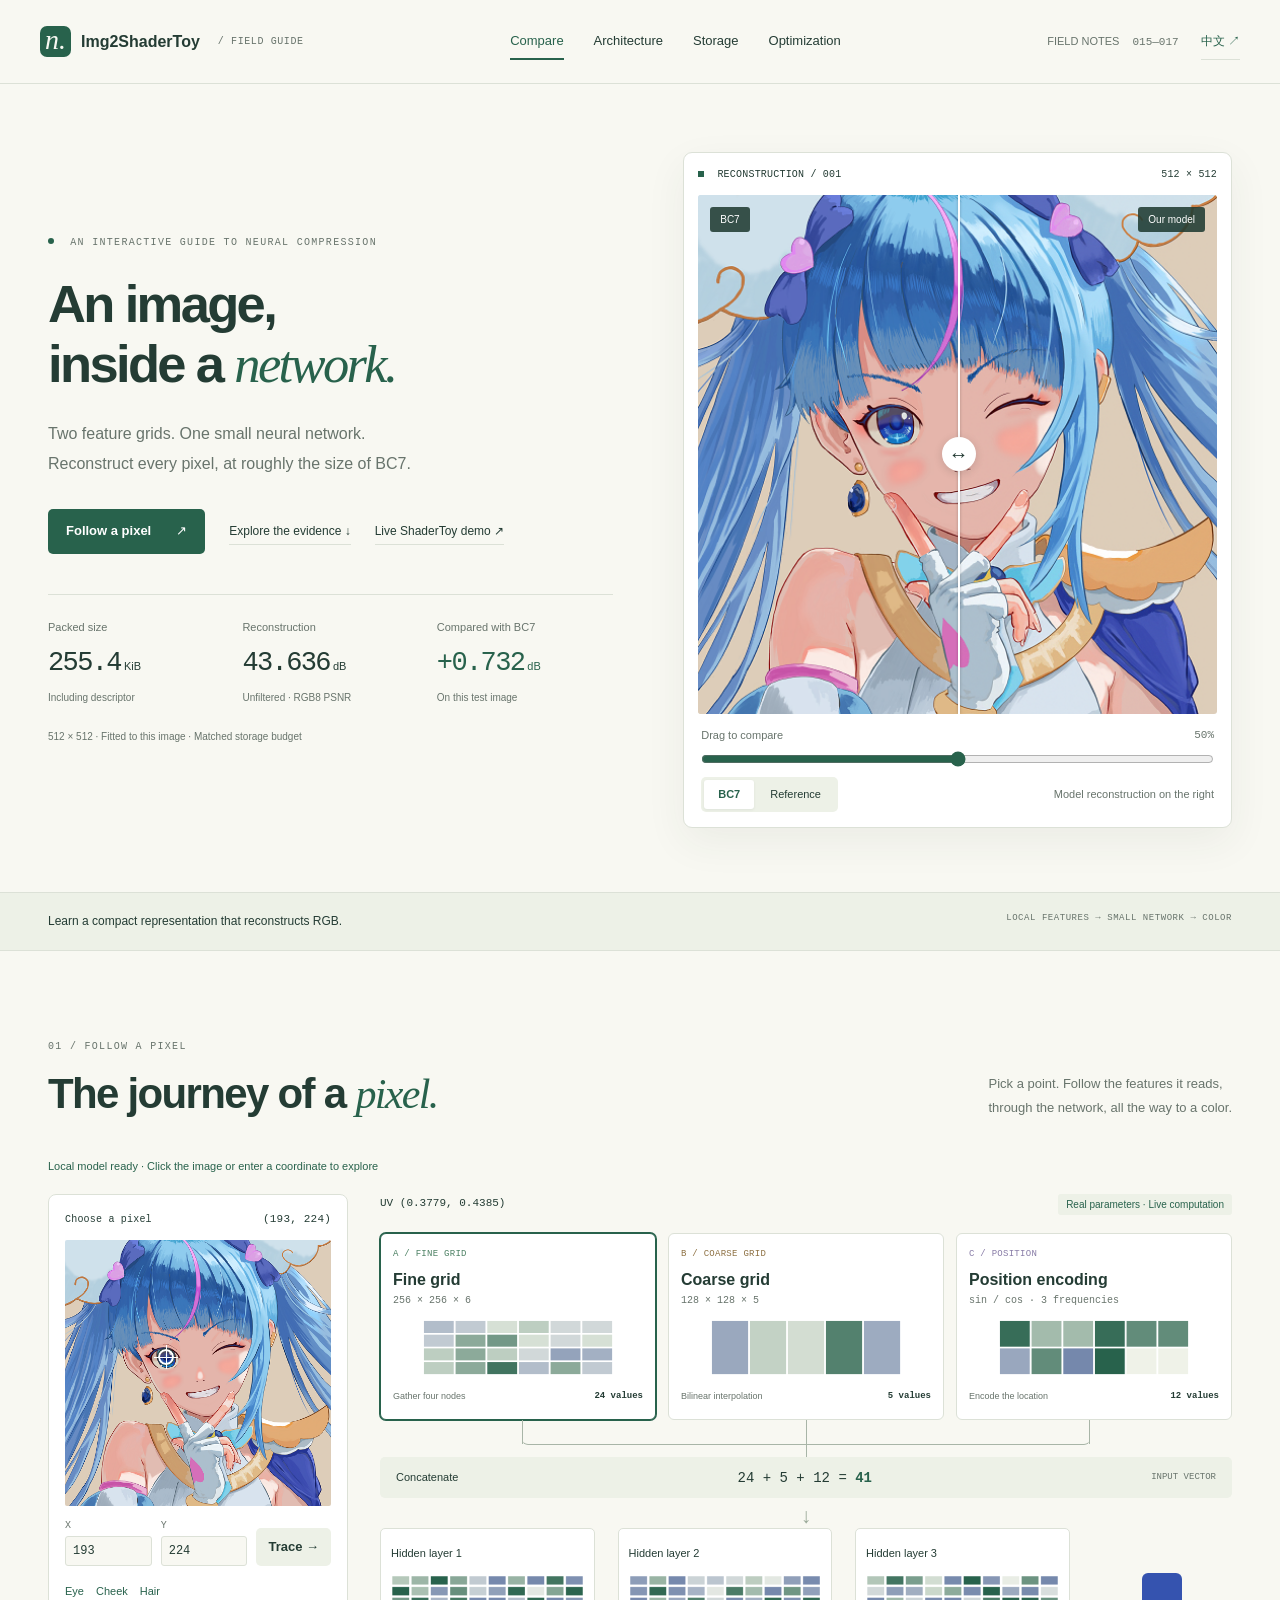
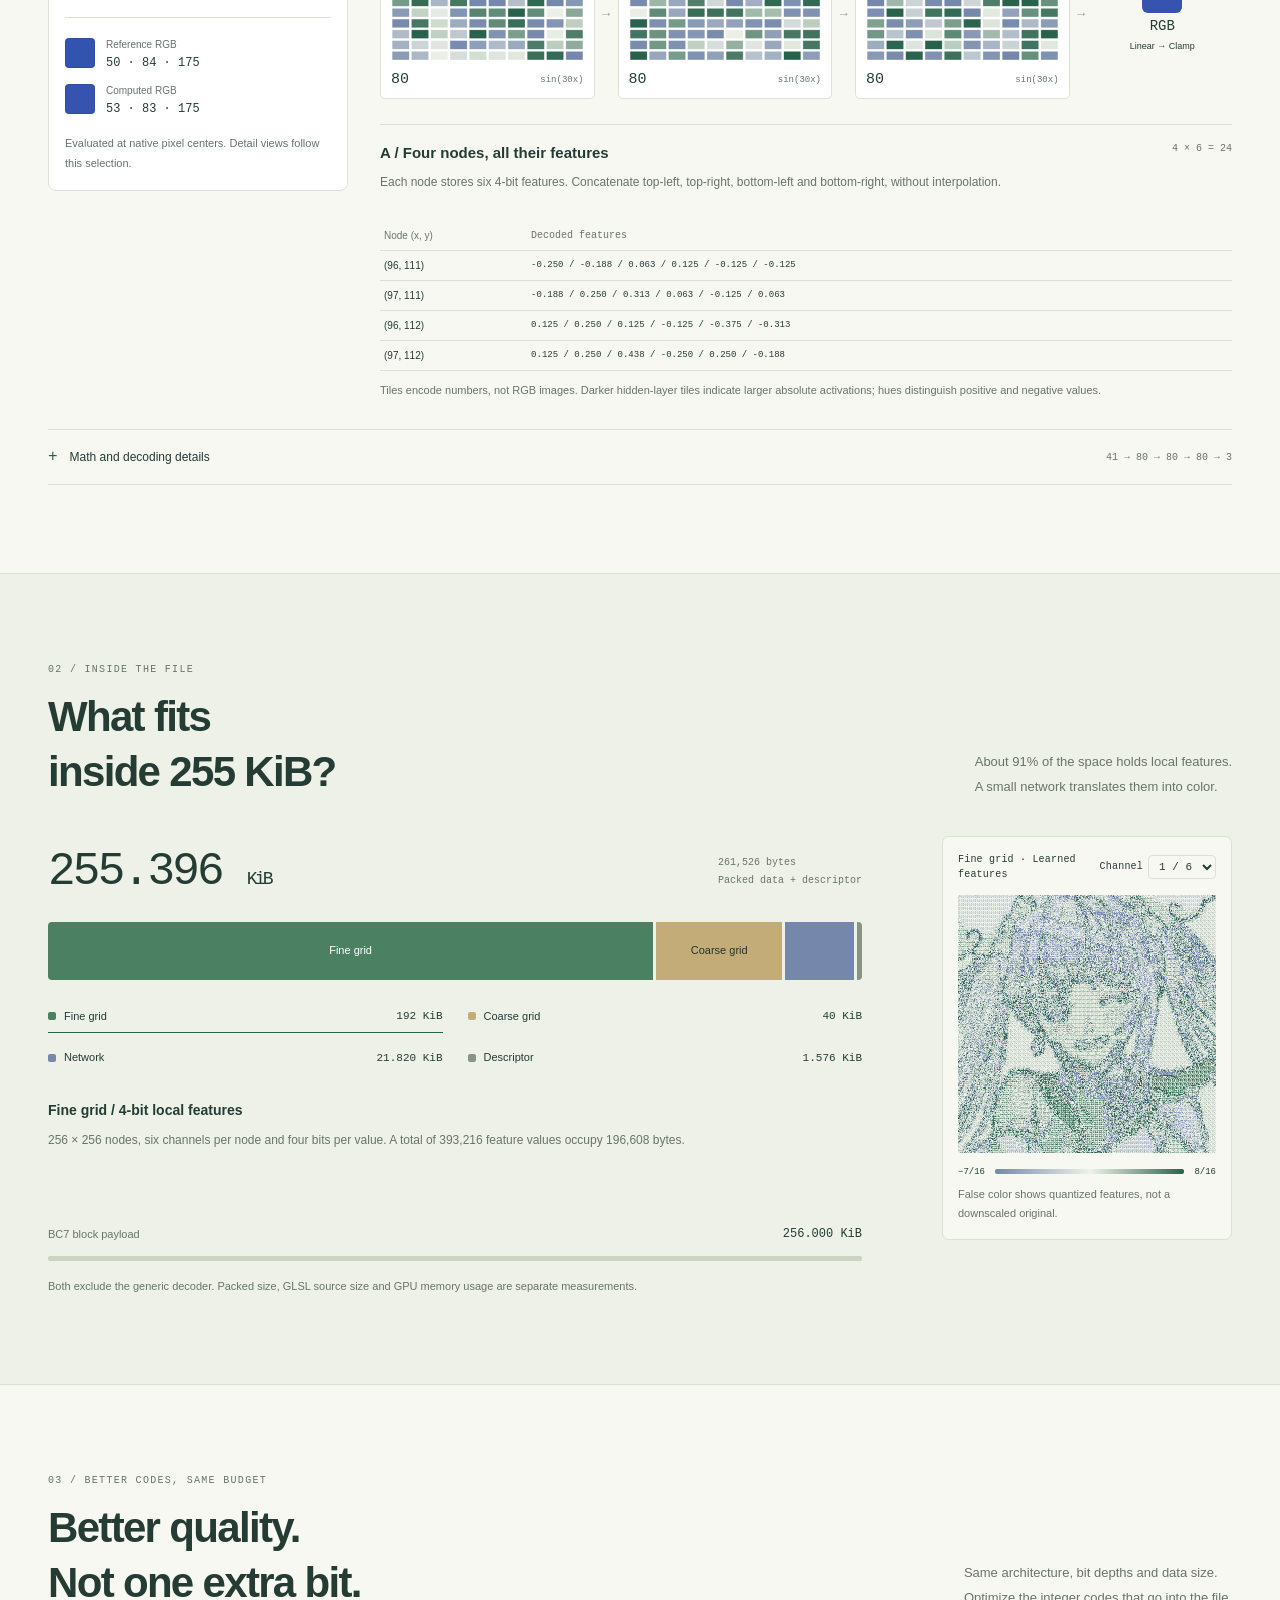
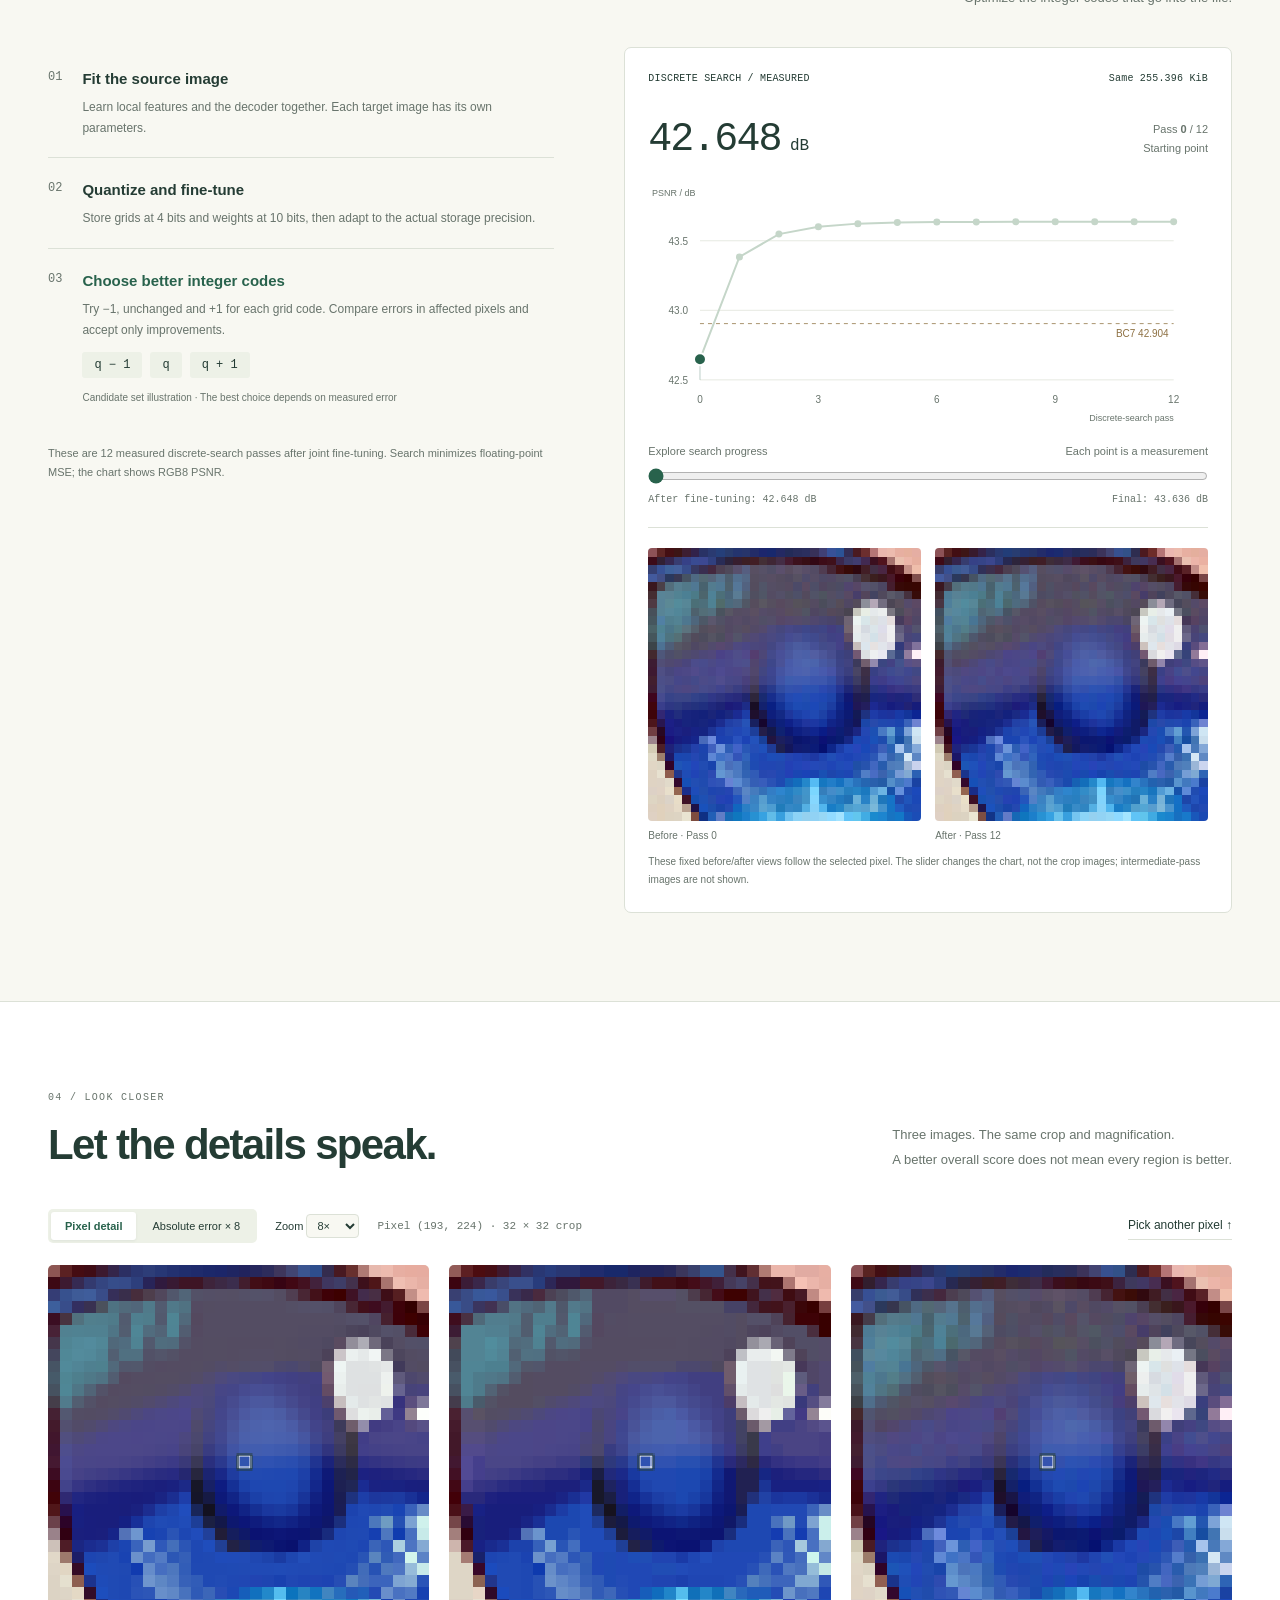
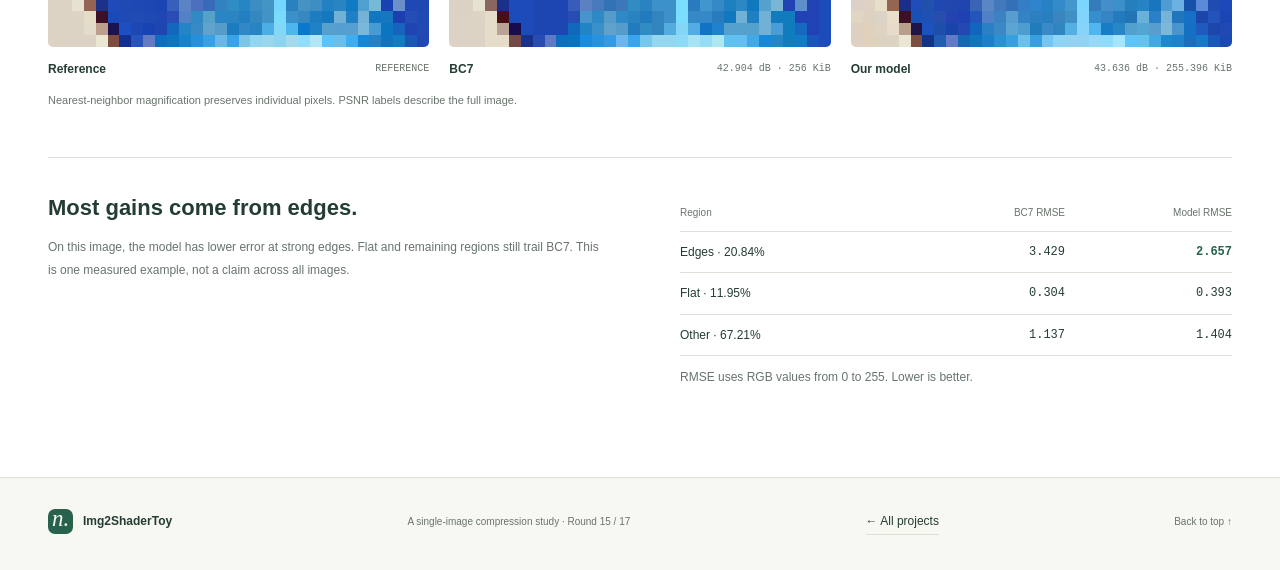
==== commit 961335de: "Remove useless download links" ====
--- a/showcase/network-explainer/index.html
+++ b/showcase/network-explainer/index.html
@@ -106,7 +106,10 @@
   <div class="detail-toolbar"><div class="segmented" aria-label="Comparison mode"><button data-detail="color" class="active" aria-pressed="true">Pixel detail</button><button data-detail="error" aria-pressed="false">Absolute error × 8</button></div><label>Zoom <select id="zoom"><option value="64">4×</option><option value="32" selected>8×</option><option value="16">16×</option></select></label><span class="mono" id="crop-coord">Centered on (193, 224)</span><a href="#architecture" class="text-link">Pick another pixel ↑</a></div>
   <div class="crop-grid"><figure><canvas id="crop-original" width="256" height="256" aria-label="Magnified reference crop"></canvas><figcaption><strong>Reference</strong><span>REFERENCE</span></figcaption></figure><figure><canvas id="crop-bc7" width="256" height="256" aria-label="Magnified BC7 crop at the same location"></canvas><figcaption><strong>BC7</strong><span>42.904 dB · 256 KiB</span></figcaption></figure><figure><canvas id="crop-neural" width="256" height="256" aria-label="Magnified neural crop at the same location"></canvas><figcaption><strong>Our model</strong><span>43.636 dB · 255.396 KiB</span></figcaption></figure></div>
   <p class="small muted" id="error-note">Nearest-neighbor magnification preserves individual pixels. PSNR labels describe the full image.</p>
-  <div class="evidence-bottom"><div><h3>Most gains come from edges.</h3><p>On this image, the model has lower error at strong edges. Flat and remaining regions still trail BC7. This is one measured example, not a claim across all images.</p><div class="table-scroll"><table><thead><tr><th>Region</th><th>BC7 RMSE</th><th>Model RMSE</th></tr></thead><tbody><tr><td>Edges · 20.84%</td><td>3.429</td><td class="green">2.657</td></tr><tr><td>Flat · 11.95%</td><td>0.304</td><td>0.393</td></tr><tr><td>Other · 67.21%</td><td>1.137</td><td>1.404</td></tr></tbody></table></div><p class="small muted">RMSE uses RGB values from 0 to 255. Lower is better.</p></div><div class="repro-panel"><p class="eyebrow">OPEN THE EXPERIMENT</p><h3>Every number has a source.</h3><p>Same 512² RGB image, no filtering, consistent RGB8 output. BC7 uses the existing DirectXTex CPU maximum baseline.</p><div class="resource-links"><a href="assets/experiment-report.md" target="_blank" rel="noopener">Equal-rate experiment report (Chinese) <span>↗</span></a><a href="assets/deployment-report.md" target="_blank" rel="noopener">WebGL validation report (Chinese) <span>↗</span></a><a href="assets/model.bin" download>Download packed model <span>253.820 KiB ↓</span></a><a href="assets/model.json" download>Download decoder descriptor <span>1.576 KiB ↓</span></a></div><details><summary>Deployment size and speed</summary><p>Round 17 GLSL source is 924,067 bytes, separate from the 261,526-byte packed codec. At native 512², subsequent frames had a median GPU time of about 22.5 ms on the tested machine. First-observed compilation took 3.155 seconds without clearing driver caches. These are device-specific records, not a live benchmark of this page.</p></details></div></div>
+  <div class="evidence-bottom">
+    <div class="region-summary"><h3>Most gains come from edges.</h3><p>On this image, the model has lower error at strong edges. Flat and remaining regions still trail BC7. This is one measured example, not a claim across all images.</p></div>
+    <div class="region-metrics"><div class="table-scroll"><table><thead><tr><th>Region</th><th>BC7 RMSE</th><th>Model RMSE</th></tr></thead><tbody><tr><td>Edges · 20.84%</td><td>3.429</td><td class="green">2.657</td></tr><tr><td>Flat · 11.95%</td><td>0.304</td><td>0.393</td></tr><tr><td>Other · 67.21%</td><td>1.137</td><td>1.404</td></tr></tbody></table></div><p class="small muted">RMSE uses RGB values from 0 to 255. Lower is better.</p></div>
+  </div>
 </div></section>
 </main>
 <footer class="shell footer"><a class="brand" href="#"><span class="brand-mark">n.</span> Img2ShaderToy</a><span>A single-image compression study · Round 15 / 17</span><a class="text-link" href="../../#projects">← All projects</a><a href="#">Back to top ↑</a></footer>
--- a/showcase/network-explainer/styles.css
+++ b/showcase/network-explainer/styles.css
@@ -1,6 +1,6 @@
 /* Local system fonts; no requests to font or package CDNs. */
 :root{--paper:#f8f8f2;--ink:#243c34;--muted:#68746c;--line:#dce1d7;--green:#28624c;--soft:#edf1e7;--fine:#4c8063;--coarse:#c4ac79;--network:#7588ac;--position:#877ba6;--white:#fff;--sans:Inter,"Segoe UI","PingFang SC","Microsoft YaHei",sans-serif;--mono:"SFMono-Regular",Consolas,monospace}
-*{box-sizing:border-box}html{scroll-behavior:smooth;scroll-padding-top:96px}body{margin:0;background:var(--paper);color:var(--ink);font-family:var(--sans);font-size:15px;line-height:1.7;-webkit-font-smoothing:antialiased}button,input,select{font:inherit}button,a,input,select{-webkit-tap-highlight-color:transparent}button,a,select{touch-action:manipulation}button{cursor:pointer;color:inherit}a{color:inherit;text-decoration:none}button:focus-visible,a:focus-visible,input:focus-visible,select:focus-visible,summary:focus-visible{outline:3px solid #b59242;outline-offset:4px}button:disabled{opacity:.45;cursor:wait}button{border:0;background:transparent}img{display:block;max-width:100%}canvas{display:block;max-width:100%}p,h1,h2,h3,figure{margin:0}h1,h2,h3{line-height:1.3}h1,h2{letter-spacing:-.055em;font-weight:650}.shell{max-width:1264px;padding:0 40px;margin:auto}.header{height:84px;border-bottom:1px solid var(--line);display:flex;align-items:center;justify-content:space-between;padding:0 40px;background:rgba(248,248,242,.96);position:sticky;top:0;z-index:20;gap:24px}.brand{display:flex;align-items:center;gap:10px;font-size:16px;font-weight:650;white-space:nowrap}.brand-mark{height:31px;width:31px;display:inline-flex;align-items:center;justify-content:center;background:var(--green);color:var(--paper);font:italic 28px Georgia,serif;border-radius:7px;padding-bottom:4px}.brand-note{font:10px var(--mono);letter-spacing:.06em;color:var(--muted);margin-left:8px}.header nav{display:flex;gap:30px;font-size:13px}.header nav a{position:relative;padding:10px 0}.header nav a:hover,.header nav a.active{color:var(--green)}.header nav a.active:after{content:"";position:absolute;bottom:3px;left:0;right:0;height:2px;background:var(--green)}.edition{font-size:11px;color:var(--muted)}.edition span{font-family:var(--mono);margin-left:10px}.hero{display:grid;grid-template-columns:1.03fr 1fr;gap:70px;align-items:center;padding-top:68px;padding-bottom:64px}.eyebrow{font:10px/1.5 var(--mono);letter-spacing:.13em;color:var(--muted);margin-bottom:24px}.live-dot{display:inline-block;width:6px;height:6px;background:var(--green);border-radius:50%;vertical-align:1px;margin-right:9px}h1{font-size:clamp(46px,4.6vw,67px);line-height:1.28;white-space:nowrap}.serif-accent{font-family:"Songti SC",SimSun,serif;font-weight:500;color:var(--green)}.intro{margin-top:24px;font-size:16px;color:var(--muted);line-height:1.9}.hero-actions{display:flex;align-items:center;gap:24px;margin:30px 0 40px}.button{display:inline-flex;align-items:center;justify-content:center;gap:25px;padding:11px 18px;background:var(--soft);border-radius:5px;font-size:13px;font-weight:550}.button.primary{background:var(--green);color:var(--white)}.button:hover{filter:brightness(.95)}.button.compact{padding:8px 12px;gap:4px}.text-link{font-size:12px;border-bottom:1px solid var(--line);padding:3px 0}.text-link:hover{border-color:var(--green)}.hero-stats{display:grid;grid-template-columns:repeat(3,1fr);gap:18px;border-top:1px solid var(--line);padding-top:23px}.hero-stats>div{display:flex;flex-direction:column}.stat-label{font-size:11px;color:var(--muted)}.hero-stats strong{font-family:var(--mono);font-weight:500;font-size:27px;letter-spacing:-.06em;margin:5px 0 2px;white-space:nowrap}.hero-stats strong span{font:11px var(--sans);letter-spacing:0}.hero-stats small{font-size:10px;color:var(--muted)}.green{color:var(--green);font-weight:650}.scope-note{font-size:10px;margin-top:22px;color:var(--muted)}.comparison-panel{border:1px solid var(--line);border-radius:9px;background:var(--white);padding:14px;box-shadow:0 14px 40px #283c3410}.panel-top{display:flex;align-items:center;justify-content:space-between;gap:10px;font:10px/1.5 var(--mono);letter-spacing:.02em;padding-bottom:13px}.mini-square{display:inline-block;width:6px;height:6px;background:var(--green);margin-right:7px}.compare-stage{position:relative;aspect-ratio:1;overflow:hidden;background:var(--soft);border-radius:3px;touch-action:pan-y;cursor:ew-resize}.compare-stage img{width:100%;height:100%;object-fit:cover}.compare-left{position:absolute;inset:0;clip-path:inset(0 50% 0 0)}.image-label{position:absolute;top:12px;background:#203b32de;color:white;padding:4px 10px;font-size:10px;border-radius:3px;pointer-events:none}.image-label.left{left:12px}.image-label.right{right:12px}.split-line{position:absolute;left:50%;top:0;bottom:0;width:2px;background:#fff;pointer-events:none;box-shadow:0 0 3px #0004}.split-line span{position:absolute;top:50%;left:50%;transform:translate(-50%,-50%);display:grid;place-items:center;width:34px;height:34px;border-radius:50%;color:var(--ink);background:white;box-shadow:0 2px 10px #0002;font-size:20px}.comparison-controls{padding:12px 3px 1px}.range-label{display:flex;align-items:center;justify-content:space-between;font-size:11px;color:var(--muted)}.range-label output{font-family:var(--mono)}input[type=range]{width:100%;height:20px;accent-color:var(--green);cursor:ew-resize;margin:5px 0 8px}.control-row{display:flex;align-items:center;justify-content:space-between;gap:12px}.segmented{display:inline-flex;background:var(--soft);padding:3px;border-radius:5px;gap:2px}.segmented button{padding:5px 14px;font-size:11px;border-radius:3px;white-space:nowrap}.segmented button.active{background:var(--white);box-shadow:0 1px 3px #243c3412;color:var(--green);font-weight:650}.small{font-size:11px;line-height:1.8}.muted{color:var(--muted)}.mono{font-family:var(--mono);font-size:11px}.chapter-strip{border-top:1px solid var(--line);border-bottom:1px solid var(--line);background:var(--soft)}.chapter-strip>div{display:flex;justify-content:space-between;gap:24px;padding-top:18px;padding-bottom:18px;font-size:12px}.chapter-strip .mono{font-size:9px;color:var(--muted);letter-spacing:.06em}.section{padding-top:88px;padding-bottom:88px}.section-heading{display:flex;align-items:flex-end;justify-content:space-between;gap:32px;margin-bottom:36px}.section-heading .eyebrow{margin-bottom:13px}.section-heading h2{font-size:42px}.section-heading>p{font-size:13px;color:var(--muted);line-height:1.9;max-width:380px}.status{margin-bottom:18px;font-size:11px;color:var(--green)}.status.error{color:#a33b29;padding:14px;background:#fff0e8}.explorer{display:grid;grid-template-columns:300px minmax(0,1fr);gap:32px;align-items:start}.pixel-panel{background:white;border:1px solid var(--line);border-radius:8px;padding:16px;position:sticky;top:108px}.pixel-stage{position:relative;cursor:crosshair;touch-action:pan-y}.pixel-stage img{width:100%;height:auto;border-radius:2px}.crosshair{position:absolute;left:37.8%;top:43.8%;width:16px;height:16px;border:2px solid white;outline:1px solid #203b32;border-radius:50%;transform:translate(-50%,-50%);pointer-events:none;background:#203b3220}.crosshair:before,.crosshair:after{content:"";position:absolute;background:white}.crosshair:before{width:24px;height:1px;left:-6px;top:6px}.crosshair:after{width:1px;height:24px;left:6px;top:-6px}.coordinate-controls{display:flex;align-items:end;gap:9px;margin-top:14px}.coordinate-controls label{font:10px var(--mono);color:var(--muted);flex:1;min-width:0}.coordinate-controls input{display:block;width:100%;margin-top:5px;background:var(--paper);border:1px solid var(--line);border-radius:3px;padding:7px;color:var(--ink);font:12px var(--mono)}.preset-row{display:flex;gap:12px;padding:13px 0;border-bottom:1px solid var(--line)}.preset-row button{font-size:11px;padding:3px 0;color:var(--green)}.preset-row button:hover{text-decoration:underline}.pixel-result{display:flex;flex-direction:column;gap:12px;margin:18px 0}.pixel-result>div{display:flex;align-items:center;gap:11px;font-size:10px;color:var(--muted)}.pixel-result strong{display:block;font:12px var(--mono);color:var(--ink);margin-top:3px}.swatch{width:30px;height:30px;border-radius:4px;border:1px solid #0001;background:var(--soft)}.network-panel{min-width:0}.network-top{display:flex;justify-content:space-between;gap:12px;margin-bottom:18px}.tag{color:var(--green);font-size:10px;padding:2px 8px;border-radius:3px;background:var(--soft)}.feature-branches{display:grid;grid-template-columns:repeat(3,minmax(0,1fr));gap:12px}.feature-node{background:white;border:1px solid var(--line);border-radius:6px;text-align:left;padding:15px 12px;min-width:0;transition:border-color .15s,box-shadow .15s}.feature-node.selected,.layer-node.selected,.rgb-node.selected,.concat-node.selected{border-color:var(--green);box-shadow:0 0 0 1px var(--green)}.feature-node:hover,.layer-node:hover{background:#f1f5ed}.node-index{font:9px var(--mono);letter-spacing:.03em;display:block}.fine-color{color:var(--fine)}.coarse-color{color:#8d7042}.position-color{color:var(--position)}.feature-node>strong{display:block;font-size:16px;margin:7px 0 2px;font-weight:600}.node-size{font:10px var(--mono);color:var(--muted)}.feature-node canvas{width:100%;height:55px;object-fit:contain;margin:14px 0}.node-foot{display:flex;flex-wrap:wrap;gap:2px 6px;font-size:9px;color:var(--muted)}.node-foot b{color:var(--ink);font-family:var(--mono);margin-left:auto}.merge-path{display:flex;margin:0 calc(100% / 6);height:25px;border-bottom:1px solid #a8b5a7;border-radius:0 0 6px 6px;position:relative}.merge-path>span{position:absolute;top:0;bottom:0;width:1px;background:#a8b5a7}.merge-path>span:nth-child(1){left:0}.merge-path>span:nth-child(2){left:50%;bottom:-13px}.merge-path>span:nth-child(3){right:0}.concat-node{display:flex;align-items:center;justify-content:space-between;gap:12px;background:var(--soft);width:100%;margin-top:12px;padding:10px 15px;border:1px solid transparent;border-radius:5px;font-size:11px}.concat-node strong{font:14px var(--mono)}.concat-node em{font-style:normal;color:var(--green);font-weight:bold}.concat-node .mono{font-size:9px;color:var(--muted)}.flow-arrow{text-align:center;height:30px;color:#9aa999;font-size:21px}.layer-chain{display:grid;grid-template-columns:1fr 13px 1fr 13px 1fr 13px .65fr;align-items:center;gap:5px}.layer-node{padding:10px;background:white;border:1px solid var(--line);border-radius:5px;text-align:left;min-width:0}.layer-node>span{font-size:11px}.layer-node canvas{width:100%;height:auto;margin:10px 0}.layer-node strong{font:15px var(--mono);display:flex;justify-content:space-between;align-items:center;gap:3px}.layer-node small{font:9px var(--mono);color:var(--muted)}.chain-arrow{color:#91a18e;font-size:13px}.rgb-node{min-width:0;display:flex;align-items:center;flex-direction:column;gap:5px;border:1px solid transparent;border-radius:5px;padding:10px 0}.rgb-node>span{width:40px;height:40px;border-radius:6px;background:var(--soft)}.rgb-node strong{font:14px var(--mono)}.rgb-node small{font-size:9px}.node-detail{border-top:1px solid var(--line);margin-top:25px;padding-top:18px;min-height:210px}.detail-heading{display:flex;justify-content:space-between;gap:12px;margin-bottom:9px}.detail-heading h3{font-size:15px;font-weight:600}.detail-heading span{font:10px var(--mono);color:var(--muted)}.node-detail p{font-size:12px;line-height:1.8;color:var(--muted);margin-bottom:10px}.value-grid{display:grid;grid-template-columns:repeat(8,minmax(0,1fr));gap:4px;margin-top:12px}.value-cell{padding:5px 2px;text-align:center;font:10px var(--mono);background:var(--soft);border-radius:2px;min-width:0}.node-table{width:100%;border-collapse:collapse;font:10px/1.7 var(--mono)}.node-table th,.node-table td{text-align:left;padding:6px 4px;border-bottom:1px solid var(--line);font-weight:400}.node-table th{color:var(--muted)}.node-table td:last-child{font-size:9px}.technical{border-top:1px solid var(--line);margin-top:28px;border-bottom:1px solid var(--line)}summary{cursor:pointer;list-style:none;font-size:12px;padding:17px 0}summary::-webkit-details-marker{display:none}summary:before{content:"+";margin-right:12px;font:16px var(--mono);color:var(--green)}details[open]>summary:before{content:"−"}.technical summary span{float:right;font:10px var(--mono);color:var(--muted);margin-top:5px}.technical>div{padding:0 25px 20px}.technical p{font-size:12px;color:var(--muted);margin-bottom:10px}code{font-family:var(--mono);font-size:.9em;background:var(--soft);padding:2px 4px;border-radius:2px}.storage-section{background:var(--soft);border-block:1px solid var(--line)}.storage-layout{display:grid;grid-template-columns:minmax(0,1fr) 290px;gap:80px;align-items:start}.storage-total{display:flex;justify-content:space-between;align-items:center;gap:20px;margin:10px 0 24px}.storage-total strong{font:46px var(--mono);letter-spacing:-.06em}.storage-total strong span{font:18px var(--mono)}.storage-total>span{font:10px/1.8 var(--mono);color:var(--muted)}.storage-bar{display:flex;height:58px;gap:3px;overflow:hidden;border-radius:4px}.storage-bar button{min-width:8px;font-size:11px;color:#fff;transition:filter .15s}.storage-bar button:hover{filter:brightness(1.12)}.fine-bg{background:var(--fine)}.coarse-bg{background:var(--coarse)}.network-bg{background:var(--network)}.meta-bg{background:#899383}.storage-bar .coarse-bg{color:#25352a}.storage-legend{display:grid;grid-template-columns:1fr 1fr;gap:8px 25px;margin-top:20px}.storage-legend button{display:flex;align-items:center;gap:8px;font-size:11px;text-align:left;padding:7px 0;border-bottom:1px solid transparent}.storage-legend button.active{border-bottom-color:var(--green)}.storage-legend i{height:8px;width:8px;border-radius:2px;flex-shrink:0}.storage-legend b{margin-left:auto;font:11px var(--mono)}.storage-detail{min-height:108px;margin:22px 0 0;font-size:12px;line-height:1.9}.storage-detail strong{display:block;margin-bottom:5px;font-size:14px}.storage-detail p{color:var(--muted)}.bc7-budget{display:flex;align-items:center;gap:12px;flex-wrap:wrap;margin:20px 0 16px;font-size:11px;color:var(--muted)}.bc7-budget strong{margin-left:auto;font:12px var(--mono);color:var(--ink)}.budget-line{flex-basis:100%;height:5px;background:#cbd3c3;border-radius:2px}.grid-view{padding:15px;background:var(--paper);border-radius:7px;border:1px solid var(--line)}.grid-view .panel-top{font-size:10px}.grid-view .panel-top label{display:flex;align-items:center;gap:5px}.grid-view canvas{width:100%;aspect-ratio:1;image-rendering:pixelated;border-radius:2px}.grid-caption{display:flex;align-items:center;gap:10px;font:9px var(--mono);margin:14px 0 8px}.color-scale{height:5px;flex:1;background:linear-gradient(90deg,#7588ac,#f0f2e8,#28624c);border-radius:2px}select{border:1px solid var(--line);border-radius:4px;padding:4px 6px;background:var(--paper);color:var(--ink);font-size:11px}.optimization-layout{display:grid;grid-template-columns:1fr 1.2fr;gap:70px;align-items:center}.training-steps{list-style:none;padding:0;margin:0}.training-steps li{display:flex;gap:20px;padding:19px 0;border-bottom:1px solid var(--line)}.training-steps li>span{font:12px var(--mono);color:var(--muted);padding-top:4px}.training-steps strong{font-size:15px;font-weight:600}.training-steps p{font-size:12px;color:var(--muted);margin-top:6px}.training-steps small{font-size:10px;color:var(--muted)}.highlight-step{border-bottom:0!important}.highlight-step strong{color:var(--green)}.code-choices{display:flex;gap:8px;margin:12px 0 5px}.code-choices span{font:12px var(--mono);padding:6px 12px;background:var(--soft);border-radius:3px}.optimization-story>p{margin-top:16px}.history-panel{background:white;border:1px solid var(--line);border-radius:7px;padding:23px}.history-metric{display:flex;align-items:center;justify-content:space-between;margin:18px 0 16px}.history-metric>strong{font:40px var(--mono);letter-spacing:-.05em}.history-metric>strong span{font-size:16px;letter-spacing:0}.history-metric>span{font-size:11px;text-align:right;color:var(--muted)}#history-chart{display:block;width:100%;height:auto;overflow:visible;margin-bottom:20px}.history-endpoints{display:flex;justify-content:space-between;font:10px var(--mono);color:var(--muted)}.evidence-section{background:#fff;border-block:1px solid var(--line)}.detail-toolbar{display:flex;align-items:center;gap:18px;flex-wrap:wrap;margin-bottom:22px}.detail-toolbar label{font-size:11px}.detail-toolbar .mono{color:var(--muted)}.detail-toolbar>a{margin-left:auto}.crop-grid{display:grid;grid-template-columns:repeat(3,minmax(0,1fr));gap:20px}.crop-grid canvas{width:100%;aspect-ratio:1;image-rendering:pixelated;border-radius:5px;background:var(--soft)}.crop-grid figcaption{display:flex;justify-content:space-between;align-items:center;gap:10px;margin:12px 0;font-size:12px;flex-wrap:wrap}.crop-grid figcaption strong{font-weight:600}.crop-grid figcaption span{font:10px var(--mono);color:var(--muted)}.evidence-bottom{display:grid;grid-template-columns:1fr 1fr;gap:80px;margin-top:46px;padding-top:36px;border-top:1px solid var(--line)}.evidence-bottom h3{font-size:22px;font-weight:550;margin-bottom:14px}.evidence-bottom p{font-size:12px;line-height:1.9;color:var(--muted)}.evidence-bottom .eyebrow{font-size:10px;margin-bottom:14px}.table-scroll{overflow-x:auto}table{width:100%;border-collapse:collapse;margin:18px 0 10px;font-size:12px}th,td{border-bottom:1px solid var(--line);padding:10px 0;text-align:right}th{font-size:10px;color:var(--muted);font-weight:400}td{font-family:var(--mono)}th:first-child,td:first-child{text-align:left;font-family:var(--sans)}.resource-links{display:flex;flex-direction:column;margin:16px 0}.resource-links a{display:flex;align-items:center;justify-content:space-between;border-bottom:1px solid var(--line);font-size:12px;padding:12px 0}.resource-links a:hover{color:var(--green)}.resource-links span{font:10px var(--mono);color:var(--muted)}.footer{padding-top:30px;padding-bottom:30px;display:flex;justify-content:space-between;align-items:center;gap:24px}.footer .brand{font-size:12px}.footer .brand-mark{width:25px;height:25px;font-size:23px}.footer>span,.footer>a:last-child{font-size:10px;color:var(--muted)}.skip{position:fixed;top:-70px;left:20px;z-index:50;padding:12px;background:white}.skip:focus{top:12px}.no-script{padding:20px;background:#fff1d5;text-align:center}
+*{box-sizing:border-box}html{scroll-behavior:smooth;scroll-padding-top:96px}body{margin:0;background:var(--paper);color:var(--ink);font-family:var(--sans);font-size:15px;line-height:1.7;-webkit-font-smoothing:antialiased}button,input,select{font:inherit}button,a,input,select{-webkit-tap-highlight-color:transparent}button,a,select{touch-action:manipulation}button{cursor:pointer;color:inherit}a{color:inherit;text-decoration:none}button:focus-visible,a:focus-visible,input:focus-visible,select:focus-visible,summary:focus-visible{outline:3px solid #b59242;outline-offset:4px}button:disabled{opacity:.45;cursor:wait}button{border:0;background:transparent}img{display:block;max-width:100%}canvas{display:block;max-width:100%}p,h1,h2,h3,figure{margin:0}h1,h2,h3{line-height:1.3}h1,h2{letter-spacing:-.055em;font-weight:650}.shell{max-width:1264px;padding:0 40px;margin:auto}.header{height:84px;border-bottom:1px solid var(--line);display:flex;align-items:center;justify-content:space-between;padding:0 40px;background:rgba(248,248,242,.96);position:sticky;top:0;z-index:20;gap:24px}.brand{display:flex;align-items:center;gap:10px;font-size:16px;font-weight:650;white-space:nowrap}.brand-mark{height:31px;width:31px;display:inline-flex;align-items:center;justify-content:center;background:var(--green);color:var(--paper);font:italic 28px Georgia,serif;border-radius:7px;padding-bottom:4px}.brand-note{font:10px var(--mono);letter-spacing:.06em;color:var(--muted);margin-left:8px}.header nav{display:flex;gap:30px;font-size:13px}.header nav a{position:relative;padding:10px 0}.header nav a:hover,.header nav a.active{color:var(--green)}.header nav a.active:after{content:"";position:absolute;bottom:3px;left:0;right:0;height:2px;background:var(--green)}.edition{font-size:11px;color:var(--muted)}.edition span{font-family:var(--mono);margin-left:10px}.hero{display:grid;grid-template-columns:1.03fr 1fr;gap:70px;align-items:center;padding-top:68px;padding-bottom:64px}.eyebrow{font:10px/1.5 var(--mono);letter-spacing:.13em;color:var(--muted);margin-bottom:24px}.live-dot{display:inline-block;width:6px;height:6px;background:var(--green);border-radius:50%;vertical-align:1px;margin-right:9px}h1{font-size:clamp(46px,4.6vw,67px);line-height:1.28;white-space:nowrap}.serif-accent{font-family:"Songti SC",SimSun,serif;font-weight:500;color:var(--green)}.intro{margin-top:24px;font-size:16px;color:var(--muted);line-height:1.9}.hero-actions{display:flex;align-items:center;gap:24px;margin:30px 0 40px}.button{display:inline-flex;align-items:center;justify-content:center;gap:25px;padding:11px 18px;background:var(--soft);border-radius:5px;font-size:13px;font-weight:550}.button.primary{background:var(--green);color:var(--white)}.button:hover{filter:brightness(.95)}.button.compact{padding:8px 12px;gap:4px}.text-link{font-size:12px;border-bottom:1px solid var(--line);padding:3px 0}.text-link:hover{border-color:var(--green)}.hero-stats{display:grid;grid-template-columns:repeat(3,1fr);gap:18px;border-top:1px solid var(--line);padding-top:23px}.hero-stats>div{display:flex;flex-direction:column}.stat-label{font-size:11px;color:var(--muted)}.hero-stats strong{font-family:var(--mono);font-weight:500;font-size:27px;letter-spacing:-.06em;margin:5px 0 2px;white-space:nowrap}.hero-stats strong span{font:11px var(--sans);letter-spacing:0}.hero-stats small{font-size:10px;color:var(--muted)}.green{color:var(--green);font-weight:650}.scope-note{font-size:10px;margin-top:22px;color:var(--muted)}.comparison-panel{border:1px solid var(--line);border-radius:9px;background:var(--white);padding:14px;box-shadow:0 14px 40px #283c3410}.panel-top{display:flex;align-items:center;justify-content:space-between;gap:10px;font:10px/1.5 var(--mono);letter-spacing:.02em;padding-bottom:13px}.mini-square{display:inline-block;width:6px;height:6px;background:var(--green);margin-right:7px}.compare-stage{position:relative;aspect-ratio:1;overflow:hidden;background:var(--soft);border-radius:3px;touch-action:pan-y;cursor:ew-resize}.compare-stage img{width:100%;height:100%;object-fit:cover}.compare-left{position:absolute;inset:0;clip-path:inset(0 50% 0 0)}.image-label{position:absolute;top:12px;background:#203b32de;color:white;padding:4px 10px;font-size:10px;border-radius:3px;pointer-events:none}.image-label.left{left:12px}.image-label.right{right:12px}.split-line{position:absolute;left:50%;top:0;bottom:0;width:2px;background:#fff;pointer-events:none;box-shadow:0 0 3px #0004}.split-line span{position:absolute;top:50%;left:50%;transform:translate(-50%,-50%);display:grid;place-items:center;width:34px;height:34px;border-radius:50%;color:var(--ink);background:white;box-shadow:0 2px 10px #0002;font-size:20px}.comparison-controls{padding:12px 3px 1px}.range-label{display:flex;align-items:center;justify-content:space-between;font-size:11px;color:var(--muted)}.range-label output{font-family:var(--mono)}input[type=range]{width:100%;height:20px;accent-color:var(--green);cursor:ew-resize;margin:5px 0 8px}.control-row{display:flex;align-items:center;justify-content:space-between;gap:12px}.segmented{display:inline-flex;background:var(--soft);padding:3px;border-radius:5px;gap:2px}.segmented button{padding:5px 14px;font-size:11px;border-radius:3px;white-space:nowrap}.segmented button.active{background:var(--white);box-shadow:0 1px 3px #243c3412;color:var(--green);font-weight:650}.small{font-size:11px;line-height:1.8}.muted{color:var(--muted)}.mono{font-family:var(--mono);font-size:11px}.chapter-strip{border-top:1px solid var(--line);border-bottom:1px solid var(--line);background:var(--soft)}.chapter-strip>div{display:flex;justify-content:space-between;gap:24px;padding-top:18px;padding-bottom:18px;font-size:12px}.chapter-strip .mono{font-size:9px;color:var(--muted);letter-spacing:.06em}.section{padding-top:88px;padding-bottom:88px}.section-heading{display:flex;align-items:flex-end;justify-content:space-between;gap:32px;margin-bottom:36px}.section-heading .eyebrow{margin-bottom:13px}.section-heading h2{font-size:42px}.section-heading>p{font-size:13px;color:var(--muted);line-height:1.9;max-width:380px}.status{margin-bottom:18px;font-size:11px;color:var(--green)}.status.error{color:#a33b29;padding:14px;background:#fff0e8}.explorer{display:grid;grid-template-columns:300px minmax(0,1fr);gap:32px;align-items:start}.pixel-panel{background:white;border:1px solid var(--line);border-radius:8px;padding:16px;position:sticky;top:108px}.pixel-stage{position:relative;cursor:crosshair;touch-action:pan-y}.pixel-stage img{width:100%;height:auto;border-radius:2px}.crosshair{position:absolute;left:37.8%;top:43.8%;width:16px;height:16px;border:2px solid white;outline:1px solid #203b32;border-radius:50%;transform:translate(-50%,-50%);pointer-events:none;background:#203b3220}.crosshair:before,.crosshair:after{content:"";position:absolute;background:white}.crosshair:before{width:24px;height:1px;left:-6px;top:6px}.crosshair:after{width:1px;height:24px;left:6px;top:-6px}.coordinate-controls{display:flex;align-items:end;gap:9px;margin-top:14px}.coordinate-controls label{font:10px var(--mono);color:var(--muted);flex:1;min-width:0}.coordinate-controls input{display:block;width:100%;margin-top:5px;background:var(--paper);border:1px solid var(--line);border-radius:3px;padding:7px;color:var(--ink);font:12px var(--mono)}.preset-row{display:flex;gap:12px;padding:13px 0;border-bottom:1px solid var(--line)}.preset-row button{font-size:11px;padding:3px 0;color:var(--green)}.preset-row button:hover{text-decoration:underline}.pixel-result{display:flex;flex-direction:column;gap:12px;margin:18px 0}.pixel-result>div{display:flex;align-items:center;gap:11px;font-size:10px;color:var(--muted)}.pixel-result strong{display:block;font:12px var(--mono);color:var(--ink);margin-top:3px}.swatch{width:30px;height:30px;border-radius:4px;border:1px solid #0001;background:var(--soft)}.network-panel{min-width:0}.network-top{display:flex;justify-content:space-between;gap:12px;margin-bottom:18px}.tag{color:var(--green);font-size:10px;padding:2px 8px;border-radius:3px;background:var(--soft)}.feature-branches{display:grid;grid-template-columns:repeat(3,minmax(0,1fr));gap:12px}.feature-node{background:white;border:1px solid var(--line);border-radius:6px;text-align:left;padding:15px 12px;min-width:0;transition:border-color .15s,box-shadow .15s}.feature-node.selected,.layer-node.selected,.rgb-node.selected,.concat-node.selected{border-color:var(--green);box-shadow:0 0 0 1px var(--green)}.feature-node:hover,.layer-node:hover{background:#f1f5ed}.node-index{font:9px var(--mono);letter-spacing:.03em;display:block}.fine-color{color:var(--fine)}.coarse-color{color:#8d7042}.position-color{color:var(--position)}.feature-node>strong{display:block;font-size:16px;margin:7px 0 2px;font-weight:600}.node-size{font:10px var(--mono);color:var(--muted)}.feature-node canvas{width:100%;height:55px;object-fit:contain;margin:14px 0}.node-foot{display:flex;flex-wrap:wrap;gap:2px 6px;font-size:9px;color:var(--muted)}.node-foot b{color:var(--ink);font-family:var(--mono);margin-left:auto}.merge-path{display:flex;margin:0 calc(100% / 6);height:25px;border-bottom:1px solid #a8b5a7;border-radius:0 0 6px 6px;position:relative}.merge-path>span{position:absolute;top:0;bottom:0;width:1px;background:#a8b5a7}.merge-path>span:nth-child(1){left:0}.merge-path>span:nth-child(2){left:50%;bottom:-13px}.merge-path>span:nth-child(3){right:0}.concat-node{display:flex;align-items:center;justify-content:space-between;gap:12px;background:var(--soft);width:100%;margin-top:12px;padding:10px 15px;border:1px solid transparent;border-radius:5px;font-size:11px}.concat-node strong{font:14px var(--mono)}.concat-node em{font-style:normal;color:var(--green);font-weight:bold}.concat-node .mono{font-size:9px;color:var(--muted)}.flow-arrow{text-align:center;height:30px;color:#9aa999;font-size:21px}.layer-chain{display:grid;grid-template-columns:1fr 13px 1fr 13px 1fr 13px .65fr;align-items:center;gap:5px}.layer-node{padding:10px;background:white;border:1px solid var(--line);border-radius:5px;text-align:left;min-width:0}.layer-node>span{font-size:11px}.layer-node canvas{width:100%;height:auto;margin:10px 0}.layer-node strong{font:15px var(--mono);display:flex;justify-content:space-between;align-items:center;gap:3px}.layer-node small{font:9px var(--mono);color:var(--muted)}.chain-arrow{color:#91a18e;font-size:13px}.rgb-node{min-width:0;display:flex;align-items:center;flex-direction:column;gap:5px;border:1px solid transparent;border-radius:5px;padding:10px 0}.rgb-node>span{width:40px;height:40px;border-radius:6px;background:var(--soft)}.rgb-node strong{font:14px var(--mono)}.rgb-node small{font-size:9px}.node-detail{border-top:1px solid var(--line);margin-top:25px;padding-top:18px;min-height:210px}.detail-heading{display:flex;justify-content:space-between;gap:12px;margin-bottom:9px}.detail-heading h3{font-size:15px;font-weight:600}.detail-heading span{font:10px var(--mono);color:var(--muted)}.node-detail p{font-size:12px;line-height:1.8;color:var(--muted);margin-bottom:10px}.value-grid{display:grid;grid-template-columns:repeat(8,minmax(0,1fr));gap:4px;margin-top:12px}.value-cell{padding:5px 2px;text-align:center;font:10px var(--mono);background:var(--soft);border-radius:2px;min-width:0}.node-table{width:100%;border-collapse:collapse;font:10px/1.7 var(--mono)}.node-table th,.node-table td{text-align:left;padding:6px 4px;border-bottom:1px solid var(--line);font-weight:400}.node-table th{color:var(--muted)}.node-table td:last-child{font-size:9px}.technical{border-top:1px solid var(--line);margin-top:28px;border-bottom:1px solid var(--line)}summary{cursor:pointer;list-style:none;font-size:12px;padding:17px 0}summary::-webkit-details-marker{display:none}summary:before{content:"+";margin-right:12px;font:16px var(--mono);color:var(--green)}details[open]>summary:before{content:"−"}.technical summary span{float:right;font:10px var(--mono);color:var(--muted);margin-top:5px}.technical>div{padding:0 25px 20px}.technical p{font-size:12px;color:var(--muted);margin-bottom:10px}code{font-family:var(--mono);font-size:.9em;background:var(--soft);padding:2px 4px;border-radius:2px}.storage-section{background:var(--soft);border-block:1px solid var(--line)}.storage-layout{display:grid;grid-template-columns:minmax(0,1fr) 290px;gap:80px;align-items:start}.storage-total{display:flex;justify-content:space-between;align-items:center;gap:20px;margin:10px 0 24px}.storage-total strong{font:46px var(--mono);letter-spacing:-.06em}.storage-total strong span{font:18px var(--mono)}.storage-total>span{font:10px/1.8 var(--mono);color:var(--muted)}.storage-bar{display:flex;height:58px;gap:3px;overflow:hidden;border-radius:4px}.storage-bar button{min-width:8px;font-size:11px;color:#fff;transition:filter .15s}.storage-bar button:hover{filter:brightness(1.12)}.fine-bg{background:var(--fine)}.coarse-bg{background:var(--coarse)}.network-bg{background:var(--network)}.meta-bg{background:#899383}.storage-bar .coarse-bg{color:#25352a}.storage-legend{display:grid;grid-template-columns:1fr 1fr;gap:8px 25px;margin-top:20px}.storage-legend button{display:flex;align-items:center;gap:8px;font-size:11px;text-align:left;padding:7px 0;border-bottom:1px solid transparent}.storage-legend button.active{border-bottom-color:var(--green)}.storage-legend i{height:8px;width:8px;border-radius:2px;flex-shrink:0}.storage-legend b{margin-left:auto;font:11px var(--mono)}.storage-detail{min-height:108px;margin:22px 0 0;font-size:12px;line-height:1.9}.storage-detail strong{display:block;margin-bottom:5px;font-size:14px}.storage-detail p{color:var(--muted)}.bc7-budget{display:flex;align-items:center;gap:12px;flex-wrap:wrap;margin:20px 0 16px;font-size:11px;color:var(--muted)}.bc7-budget strong{margin-left:auto;font:12px var(--mono);color:var(--ink)}.budget-line{flex-basis:100%;height:5px;background:#cbd3c3;border-radius:2px}.grid-view{padding:15px;background:var(--paper);border-radius:7px;border:1px solid var(--line)}.grid-view .panel-top{font-size:10px}.grid-view .panel-top label{display:flex;align-items:center;gap:5px}.grid-view canvas{width:100%;aspect-ratio:1;image-rendering:pixelated;border-radius:2px}.grid-caption{display:flex;align-items:center;gap:10px;font:9px var(--mono);margin:14px 0 8px}.color-scale{height:5px;flex:1;background:linear-gradient(90deg,#7588ac,#f0f2e8,#28624c);border-radius:2px}select{border:1px solid var(--line);border-radius:4px;padding:4px 6px;background:var(--paper);color:var(--ink);font-size:11px}.optimization-layout{display:grid;grid-template-columns:1fr 1.2fr;gap:70px;align-items:center}.training-steps{list-style:none;padding:0;margin:0}.training-steps li{display:flex;gap:20px;padding:19px 0;border-bottom:1px solid var(--line)}.training-steps li>span{font:12px var(--mono);color:var(--muted);padding-top:4px}.training-steps strong{font-size:15px;font-weight:600}.training-steps p{font-size:12px;color:var(--muted);margin-top:6px}.training-steps small{font-size:10px;color:var(--muted)}.highlight-step{border-bottom:0!important}.highlight-step strong{color:var(--green)}.code-choices{display:flex;gap:8px;margin:12px 0 5px}.code-choices span{font:12px var(--mono);padding:6px 12px;background:var(--soft);border-radius:3px}.optimization-story>p{margin-top:16px}.history-panel{background:white;border:1px solid var(--line);border-radius:7px;padding:23px}.history-metric{display:flex;align-items:center;justify-content:space-between;margin:18px 0 16px}.history-metric>strong{font:40px var(--mono);letter-spacing:-.05em}.history-metric>strong span{font-size:16px;letter-spacing:0}.history-metric>span{font-size:11px;text-align:right;color:var(--muted)}#history-chart{display:block;width:100%;height:auto;overflow:visible;margin-bottom:20px}.history-endpoints{display:flex;justify-content:space-between;font:10px var(--mono);color:var(--muted)}.evidence-section{background:#fff;border-block:1px solid var(--line)}.detail-toolbar{display:flex;align-items:center;gap:18px;flex-wrap:wrap;margin-bottom:22px}.detail-toolbar label{font-size:11px}.detail-toolbar .mono{color:var(--muted)}.detail-toolbar>a{margin-left:auto}.crop-grid{display:grid;grid-template-columns:repeat(3,minmax(0,1fr));gap:20px}.crop-grid canvas{width:100%;aspect-ratio:1;image-rendering:pixelated;border-radius:5px;background:var(--soft)}.crop-grid figcaption{display:flex;justify-content:space-between;align-items:center;gap:10px;margin:12px 0;font-size:12px;flex-wrap:wrap}.crop-grid figcaption strong{font-weight:600}.crop-grid figcaption span{font:10px var(--mono);color:var(--muted)}.evidence-bottom{display:grid;grid-template-columns:1fr 1fr;gap:80px;margin-top:46px;padding-top:36px;border-top:1px solid var(--line)}.evidence-bottom h3{font-size:22px;font-weight:550;margin-bottom:14px}.evidence-bottom p{font-size:12px;line-height:1.9;color:var(--muted)}.table-scroll{overflow-x:auto}table{width:100%;border-collapse:collapse;margin:18px 0 10px;font-size:12px}th,td{border-bottom:1px solid var(--line);padding:10px 0;text-align:right}th{font-size:10px;color:var(--muted);font-weight:400}td{font-family:var(--mono)}th:first-child,td:first-child{text-align:left;font-family:var(--sans)}.footer{padding-top:30px;padding-bottom:30px;display:flex;justify-content:space-between;align-items:center;gap:24px}.footer .brand{font-size:12px}.footer .brand-mark{width:25px;height:25px;font-size:23px}.footer>span,.footer>a:last-child{font-size:10px;color:var(--muted)}.skip{position:fixed;top:-70px;left:20px;z-index:50;padding:12px;background:white}.skip:focus{top:12px}.no-script{padding:20px;background:#fff1d5;text-align:center}
 .search-crops{display:grid;grid-template-columns:1fr 1fr;gap:14px;margin:22px 0 9px;padding-top:20px;border-top:1px solid var(--line)}.search-crops canvas{width:100%;aspect-ratio:1;image-rendering:pixelated;border-radius:4px}.search-crops figcaption{font-size:10px;color:var(--muted);margin-top:6px}.history-panel>.small{font-size:10px}
 .storage-bar button{min-width:0;padding:0}
 .optimization-layout{align-items:start}
@@ -14,6 +14,7 @@
 
 /* Both locales use the same assets and layout; keep language navigation visible. */
 .hero-actions{flex-wrap:wrap}
+.region-metrics table{margin-top:0}
 .header-tools{display:flex;align-items:center;gap:22px;flex-shrink:0}
 .language-switch{font-size:12px;color:var(--green);padding:8px 0;white-space:nowrap;border-bottom:1px solid var(--line)}
 .language-switch:hover{border-color:var(--green)}
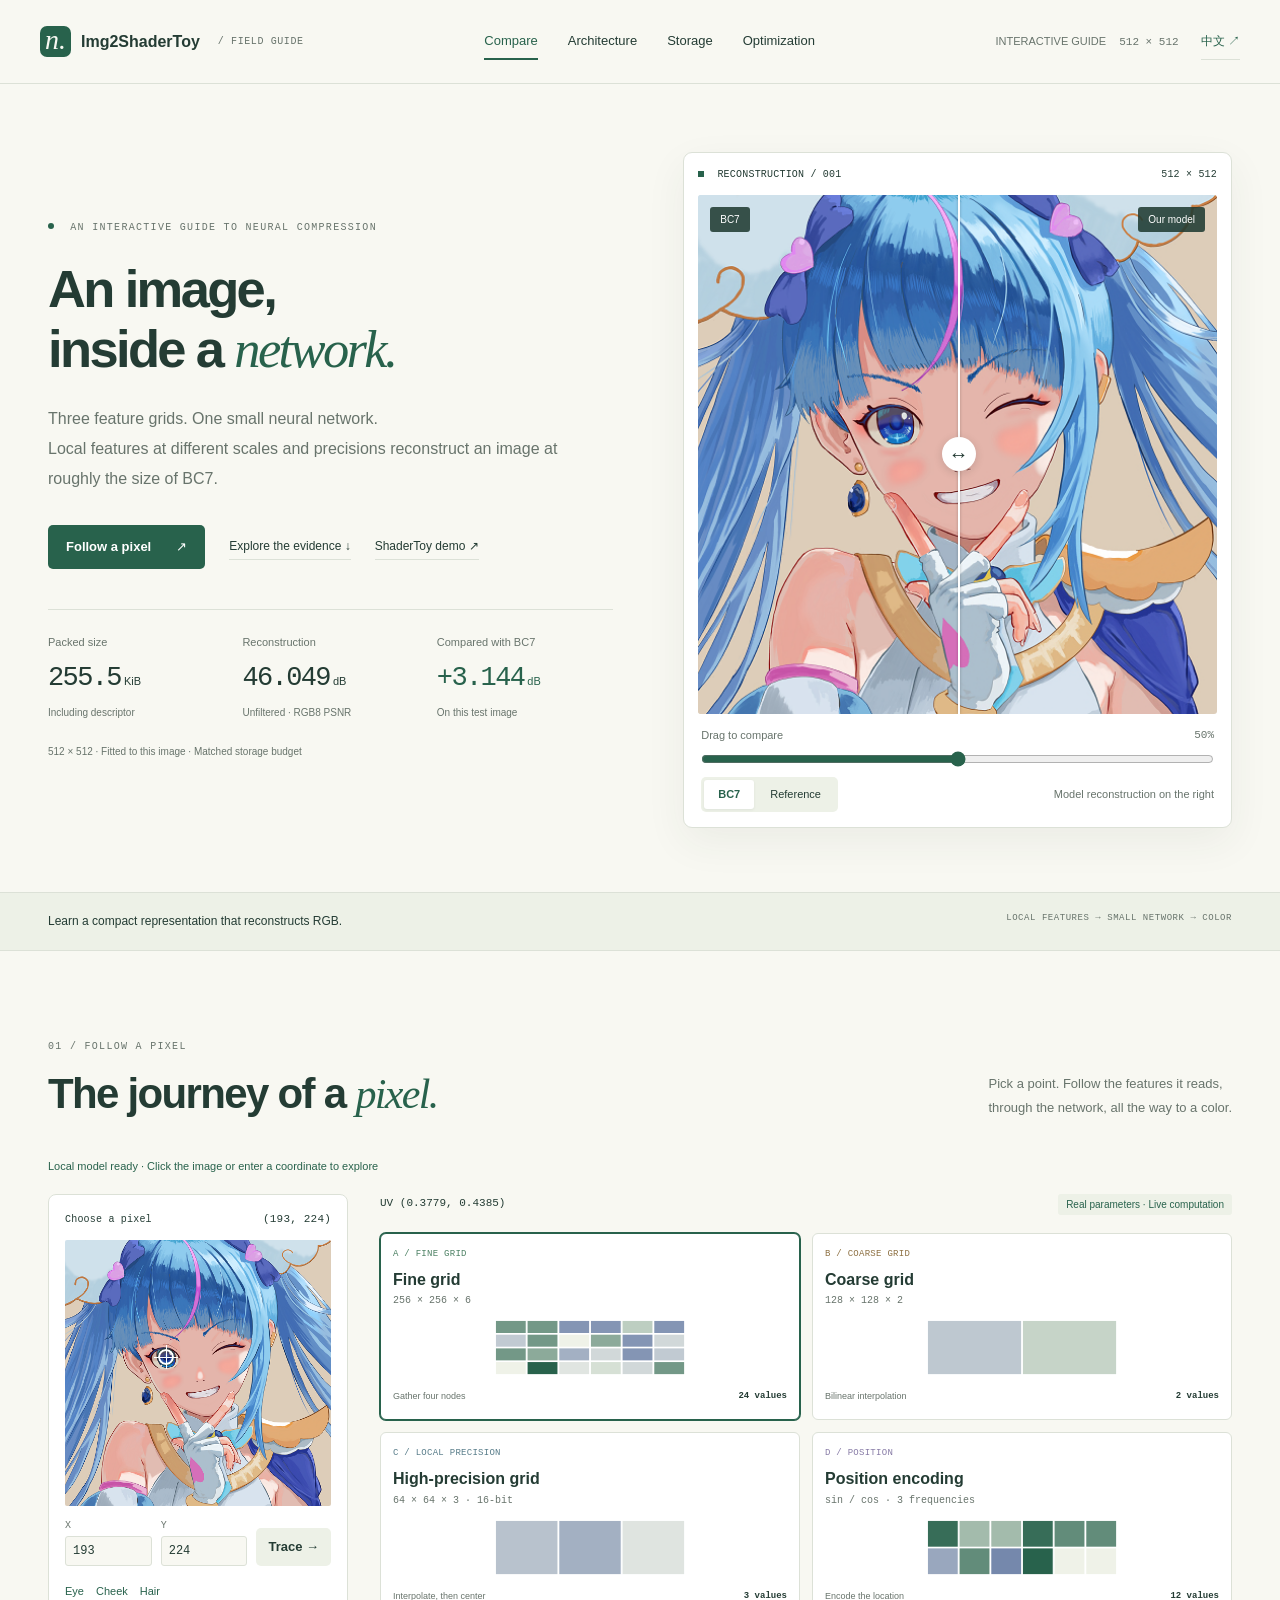
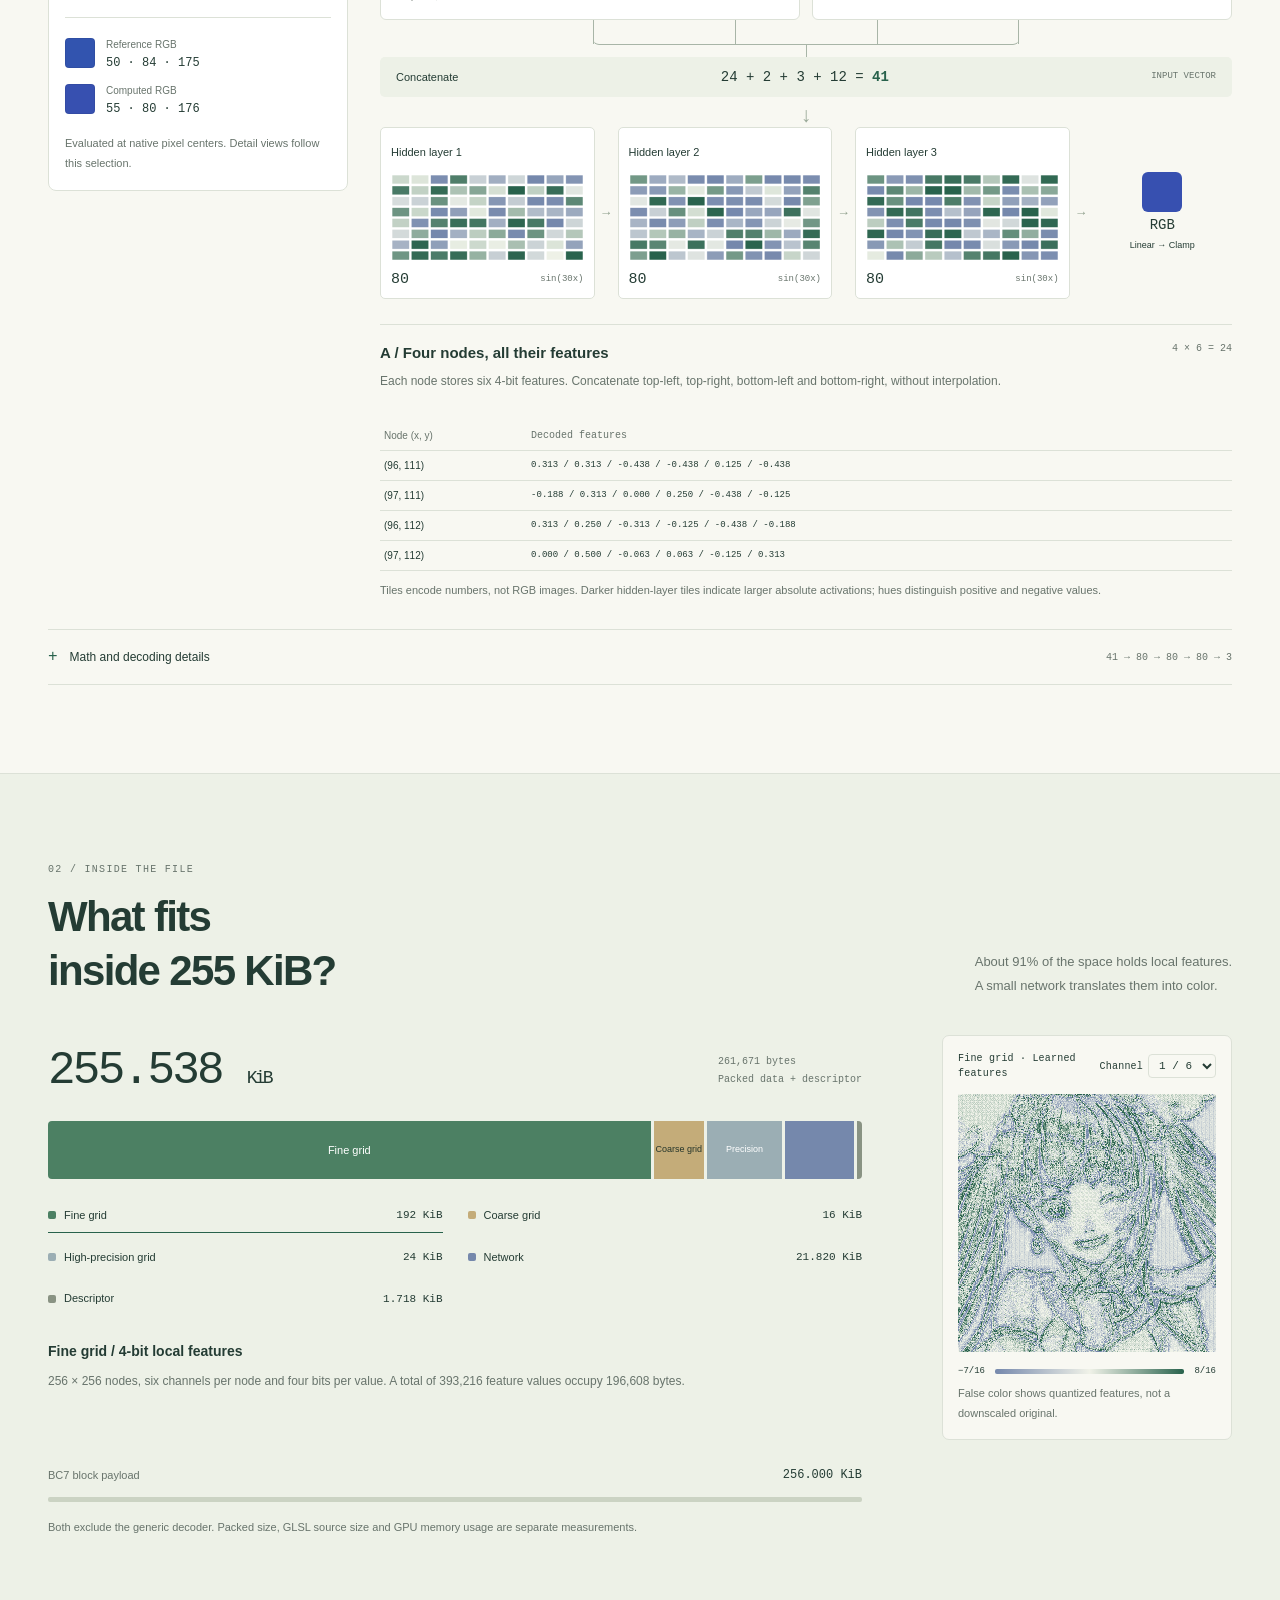
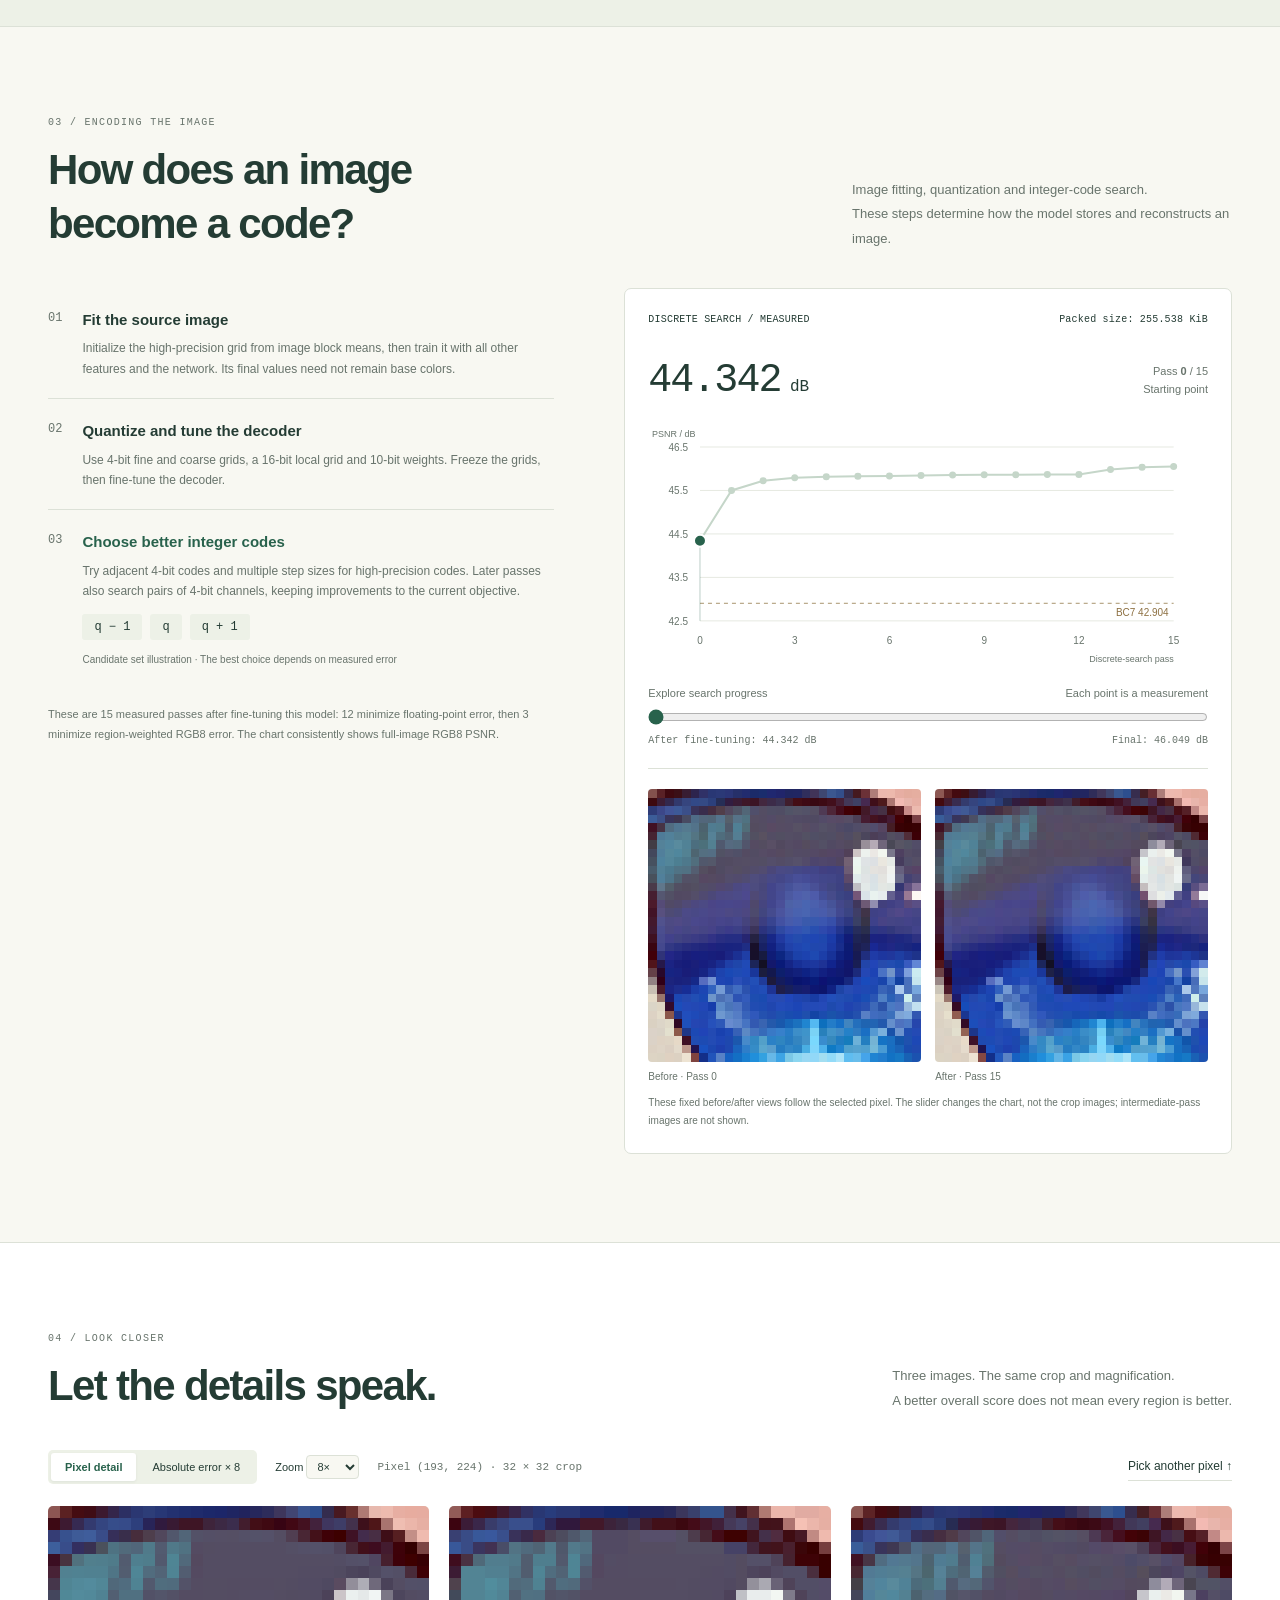
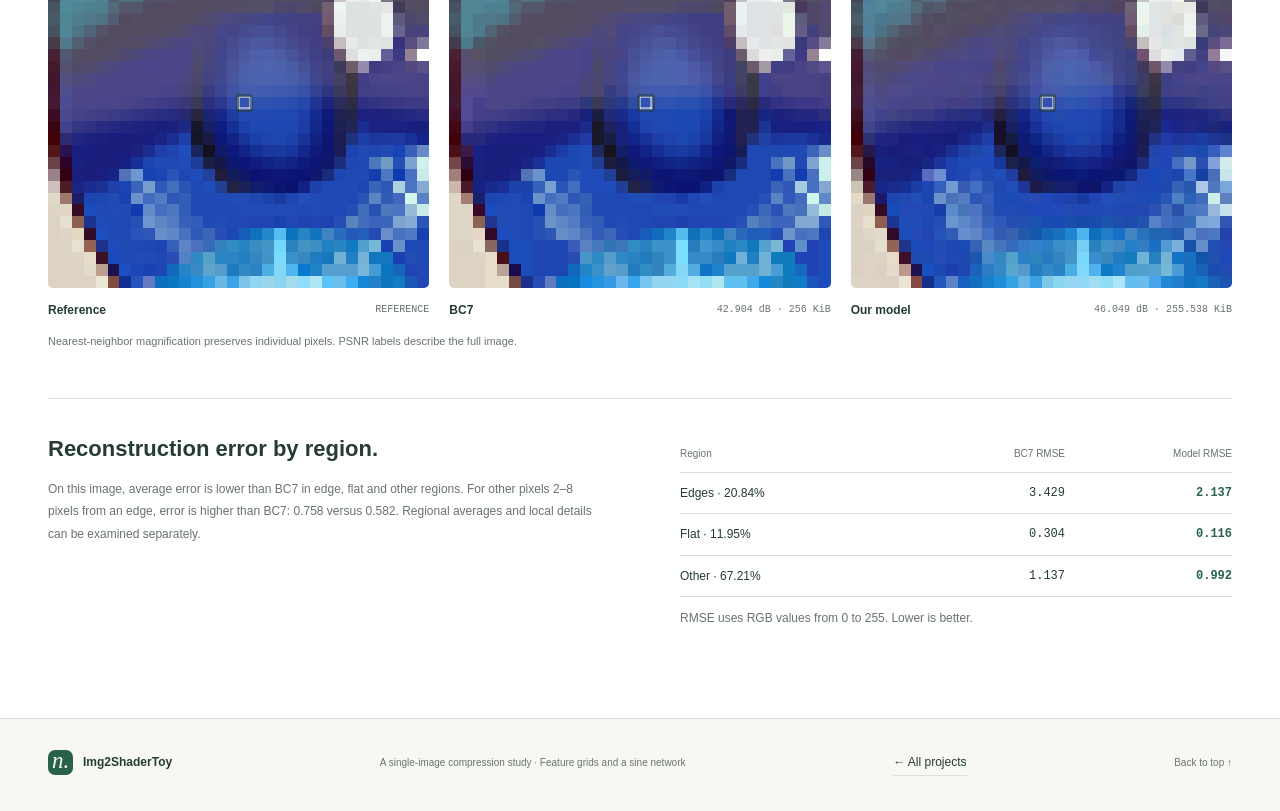
==== commit f95aecba: "Update a better compression network" ====
--- a/showcase/network-explainer/index.html
+++ b/showcase/network-explainer/index.html
@@ -3,7 +3,7 @@
 <head>
   <meta charset="utf-8">
   <meta name="viewport" content="width=device-width,initial-scale=1">
-  <meta name="description" content="Explore neural image compression: how two 4-bit feature grids and a small sine network reconstruct a pixel.">
+  <meta name="description" content="Explore neural image compression: three feature grids at different precisions and a small sine network reconstruct a pixel.">
   <meta name="color-scheme" content="light">
   <title>An image, inside a network · Img2ShaderToy</title>
   <link rel="icon" href="assets/favicon.svg" type="image/svg+xml">
@@ -15,19 +15,19 @@
 <header class="header">
   <a class="brand" href="#"><span class="brand-mark" aria-hidden="true">n.</span> Img2ShaderToy <span class="brand-note">/ FIELD GUIDE</span></a>
   <nav aria-label="Chapters"><a href="#compare">Compare</a><a href="#architecture">Architecture</a><a href="#storage">Storage</a><a href="#optimization">Optimization</a></nav>
-  <div class="header-tools"><span class="edition">FIELD NOTES <span>015—017</span></span><a class="language-switch" href="index-CN.html" lang="zh-CN" hreflang="zh-CN" aria-label="切换到中文">中文 ↗</a></div>
+  <div class="header-tools"><span class="edition">INTERACTIVE GUIDE <span>512 × 512</span></span><a class="language-switch" href="index-CN.html" lang="zh-CN" hreflang="zh-CN" aria-label="切换到中文">中文 ↗</a></div>
 </header>
 <main id="main">
 <section class="hero shell" id="compare">
   <div class="hero-copy">
     <p class="eyebrow"><span class="live-dot"></span> AN INTERACTIVE GUIDE TO NEURAL COMPRESSION</p>
     <h1>An image,<br>inside a <span class="serif-accent">network.</span></h1>
-    <p class="intro">Two feature grids. One small neural network.<br>Reconstruct every pixel, at roughly the size of BC7.</p>
-    <div class="hero-actions"><a class="button primary" href="#architecture">Follow a pixel <span aria-hidden="true">↗</span></a><a class="text-link" href="#evidence">Explore the evidence ↓</a><a class="text-link" href="https://www.shadertoy.com/view/733GWs" target="_blank" rel="noopener noreferrer">Live ShaderToy demo ↗</a></div>
+    <p class="intro">Three feature grids. One small neural network.<br>Local features at different scales and precisions reconstruct an image at roughly the size of BC7.</p>
+    <div class="hero-actions"><a class="button primary" href="#architecture">Follow a pixel <span aria-hidden="true">↗</span></a><a class="text-link" href="#evidence">Explore the evidence ↓</a><a class="text-link" href="https://www.shadertoy.com/view/733GWs" target="_blank" rel="noopener noreferrer">ShaderToy demo ↗</a></div>
     <div class="hero-stats">
-      <div><span class="stat-label">Packed size</span><strong>255.4<span> KiB</span></strong><small>Including descriptor</small></div>
-      <div><span class="stat-label">Reconstruction</span><strong>43.636<span> dB</span></strong><small>Unfiltered · RGB8 PSNR</small></div>
-      <div><span class="stat-label">Compared with BC7</span><strong class="green">+0.732<span> dB</span></strong><small>On this test image</small></div>
+      <div><span class="stat-label">Packed size</span><strong>255.5<span> KiB</span></strong><small>Including descriptor</small></div>
+      <div><span class="stat-label">Reconstruction</span><strong>46.049<span> dB</span></strong><small>Unfiltered · RGB8 PSNR</small></div>
+      <div><span class="stat-label">Compared with BC7</span><strong class="green">+3.144<span> dB</span></strong><small>On this test image</small></div>
     </div>
     <p class="scope-note">512 × 512 · Fitted to this image · Matched storage budget</p>
   </div>
@@ -64,11 +64,12 @@
       <div class="network-top"><span class="mono">UV <span id="uv-value">—</span></span><span class="tag">Real parameters · Live computation</span></div>
       <div class="feature-branches">
         <button class="feature-node selected" data-node="fine" aria-pressed="true"><span class="node-index fine-color">A / FINE GRID</span><strong>Fine grid</strong><span class="node-size">256 × 256 × 6</span><canvas id="fine-mini" width="220" height="64" aria-label="24 features from the four selected fine-grid nodes"></canvas><span class="node-foot">Gather four nodes <b>24 values</b></span></button>
-        <button class="feature-node" data-node="coarse" aria-pressed="false"><span class="node-index coarse-color">B / COARSE GRID</span><strong>Coarse grid</strong><span class="node-size">128 × 128 × 5</span><canvas id="coarse-mini" width="220" height="64" aria-label="Five interpolated coarse-grid features"></canvas><span class="node-foot">Bilinear interpolation <b>5 values</b></span></button>
-        <button class="feature-node" data-node="position" aria-pressed="false"><span class="node-index position-color">C / POSITION</span><strong>Position encoding</strong><span class="node-size">sin / cos · 3 frequencies</span><canvas id="position-mini" width="220" height="64" aria-label="Twelve Fourier position features at this coordinate"></canvas><span class="node-foot">Encode the location <b>12 values</b></span></button>
+        <button class="feature-node" data-node="coarse" aria-pressed="false"><span class="node-index coarse-color">B / COARSE GRID</span><strong>Coarse grid</strong><span class="node-size">128 × 128 × 2</span><canvas id="coarse-mini" width="220" height="64" aria-label="Two interpolated coarse-grid features"></canvas><span class="node-foot">Bilinear interpolation <b>2 values</b></span></button>
+        <button class="feature-node" data-node="local" aria-pressed="false"><span class="node-index local-color">C / LOCAL PRECISION</span><strong>High-precision grid</strong><span class="node-size">64 × 64 × 3 · 16-bit</span><canvas id="local-mini" width="220" height="64" aria-label="Three interpolated and centered high-precision features"></canvas><span class="node-foot">Interpolate, then center <b>3 values</b></span></button>
+        <button class="feature-node" data-node="position" aria-pressed="false"><span class="node-index position-color">D / POSITION</span><strong>Position encoding</strong><span class="node-size">sin / cos · 3 frequencies</span><canvas id="position-mini" width="220" height="64" aria-label="Twelve Fourier position features at this coordinate"></canvas><span class="node-foot">Encode the location <b>12 values</b></span></button>
       </div>
-      <div class="merge-path" aria-hidden="true"><span></span><span></span><span></span></div>
-      <button class="concat-node" data-node="input" aria-pressed="false"><span>Concatenate</span><strong>24 + 5 + 12 = <em>41</em></strong><span class="mono">INPUT VECTOR</span></button>
+      <div class="merge-path" aria-hidden="true"><span></span><span></span><span></span><span></span></div>
+      <button class="concat-node" data-node="input" aria-pressed="false"><span>Concatenate</span><strong>24 + 2 + 3 + 12 = <em>41</em></strong><span class="mono">INPUT VECTOR</span></button>
       <div class="flow-arrow" aria-hidden="true">↓</div>
       <div class="layer-chain">
         <button class="layer-node" data-node="layer0" aria-pressed="false"><span>Hidden layer 1</span><canvas id="layer0-mini" width="160" height="72" aria-label="80 activations in hidden layer 1"></canvas><strong>80 <small>sin(30x)</small></strong></button><span class="chain-arrow" aria-hidden="true">→</span>
@@ -80,38 +81,38 @@
       <p class="small muted">Tiles encode numbers, not RGB images. Darker hidden-layer tiles indicate larger absolute activations; hues distinguish positive and negative values.</p>
     </div>
   </div>
-  <details class="technical"><summary>Math and decoding details <span>41 → 80 → 80 → 80 → 3</span></summary><div><p>Pixel coordinates use <code>uv = ((x + 0.5) / 512, (y + 0.5) / 512)</code>. At each level, grid coordinates are <code>uv × size − 0.5</code>, with clamped boundaries. Fine-grid features are concatenated in top-left, top-right, bottom-left, bottom-right order; coarse-grid features are interpolated by distance.</p><p>Position frequencies are 64, 128 and 256 cycles, each producing sin(x), sin(y), cos(x) and cos(y). Hidden layers compute <code>h = sin(30 × (Wh + b))</code>; the output layer maps linearly to RGB, then clamps to [0, 1].</p><p>The JavaScript decoder reads the actual model.bin. Floating-point accumulation differs slightly from the GPU; full-image metrics use the verified RGB8 reconstruction. Display resizing reconstructs the trained pixels before image resampling. Continuous reconstruction at arbitrary coordinates is not assumed.</p><p id="self-check">Reference pixels are checked after loading.</p></div></details>
+  <details class="technical"><summary>Math and decoding details <span>41 → 80 → 80 → 80 → 3</span></summary><div><p>Pixel coordinates use <code>uv = ((x + 0.5) / 512, (y + 0.5) / 512)</code>. At each level, grid coordinates are <code>uv × size − 0.5</code>, with clamped boundaries. Gather four fine-grid nodes; interpolate the coarse and high-precision grids separately. Decode high-precision values as code / 65535, interpolate, then subtract 0.5 for the network input. They are not added directly to the output.</p><p>Position frequencies are 64, 128 and 256 cycles, each producing sin(x), sin(y), cos(x) and cos(y). Hidden layers compute <code>h = sin(30 × (Wh + b))</code>; the output layer maps linearly to RGB, then clamps to [0, 1].</p><p>The JavaScript decoder reads the actual model.bin. Floating-point accumulation differs slightly from the GPU; full-image metrics use the verified RGB8 reconstruction. Display resizing reconstructs the trained pixels before image resampling. Continuous reconstruction at arbitrary coordinates is not assumed.</p><p id="self-check">Reference pixels are checked after loading.</p></div></details>
 </section>
 
 <section id="storage" class="storage-section"><div class="shell section">
   <div class="section-heading"><div><p class="eyebrow">02 / INSIDE THE FILE</p><h2>What fits<br>inside 255 KiB?</h2></div><p>About 91% of the space holds local features.<br>A small network translates them into color.</p></div>
   <div class="storage-layout"><div>
-    <div class="storage-total"><strong>255.396 <span>KiB</span></strong><span>261,526 bytes<br>Packed data + descriptor</span></div>
-    <div class="storage-bar" aria-label="Packed file size breakdown"><button data-storage="fine" style="flex:196608" aria-label="Fine grid 192 KiB" class="fine-bg active">Fine grid</button><button data-storage="coarse" style="flex:40960" aria-label="Coarse grid 40 KiB" class="coarse-bg">Coarse grid</button><button data-storage="network" style="flex:22344" aria-label="Network 21.820 KiB" class="network-bg"></button><button data-storage="meta" style="flex:1614" aria-label="Descriptor 1.576 KiB" class="meta-bg"></button></div>
-    <div class="storage-legend"><button data-storage="fine" class="active"><i class="fine-bg"></i>Fine grid <b>192 KiB</b></button><button data-storage="coarse"><i class="coarse-bg"></i>Coarse grid <b>40 KiB</b></button><button data-storage="network"><i class="network-bg"></i>Network <b>21.820 KiB</b></button><button data-storage="meta"><i class="meta-bg"></i>Descriptor <b>1.576 KiB</b></button></div>
+    <div class="storage-total"><strong>255.538 <span>KiB</span></strong><span>261,671 bytes<br>Packed data + descriptor</span></div>
+    <div class="storage-bar" aria-label="Packed file size breakdown"><button data-storage="fine" style="flex:196608" aria-label="Fine grid 192 KiB" class="fine-bg active">Fine grid</button><button data-storage="coarse" style="flex:16384" aria-label="Coarse grid 16 KiB" class="coarse-bg">Coarse grid</button><button data-storage="local" style="flex:24576" aria-label="High-precision grid 24 KiB" class="local-bg">Precision</button><button data-storage="network" style="flex:22344" aria-label="Network 21.820 KiB" class="network-bg"></button><button data-storage="meta" style="flex:1759" aria-label="Descriptor 1.718 KiB" class="meta-bg"></button></div>
+    <div class="storage-legend"><button data-storage="fine" class="active"><i class="fine-bg"></i>Fine grid <b>192 KiB</b></button><button data-storage="coarse"><i class="coarse-bg"></i>Coarse grid <b>16 KiB</b></button><button data-storage="local"><i class="local-bg"></i>High-precision grid <b>24 KiB</b></button><button data-storage="network"><i class="network-bg"></i>Network <b>21.820 KiB</b></button><button data-storage="meta"><i class="meta-bg"></i>Descriptor <b>1.718 KiB</b></button></div>
     <div class="storage-detail" id="storage-detail" aria-live="polite"></div>
     <div class="bc7-budget"><span>BC7 block payload</span><strong>256.000 KiB</strong><span class="budget-line"></span></div>
     <p class="small muted">Both exclude the generic decoder. Packed size, GLSL source size and GPU memory usage are separate measurements.</p>
-  </div><div class="grid-view"><div class="panel-top"><span id="grid-title">Fine grid · Learned features</span><label>Channel <select id="grid-channel" aria-label="Select feature channel"></select></label></div><canvas id="grid-canvas" width="256" height="256" aria-label="Actual grid values of the selected feature channel"></canvas><div class="grid-caption"><span>−7/16</span><span class="color-scale"></span><span>8/16</span></div><p class="small muted">False color shows quantized features, not a downscaled original.</p></div></div>
+  </div><div class="grid-view"><div class="panel-top"><span id="grid-title">Fine grid · Learned features</span><label>Channel <select id="grid-channel" aria-label="Select feature channel"></select></label></div><canvas id="grid-canvas" width="256" height="256" aria-label="Actual grid values of the selected feature channel"></canvas><div class="grid-caption"><span id="grid-min">−7/16</span><span class="color-scale"></span><span id="grid-max">8/16</span></div><p class="small muted">False color shows quantized features, not a downscaled original.</p></div></div>
 </div></section>
 
 <section id="optimization" class="section shell">
-  <div class="section-heading"><div><p class="eyebrow">03 / BETTER CODES, SAME BUDGET</p><h2>Better quality.<br>Not one extra bit.</h2></div><p>Same architecture, bit depths and data size.<br>Optimize the integer codes that go into the file.</p></div>
-  <div class="optimization-layout"><div class="optimization-story"><ol class="training-steps"><li><span>01</span><div><strong>Fit the source image</strong><p>Learn local features and the decoder together. Each target image has its own parameters.</p></div></li><li><span>02</span><div><strong>Quantize and fine-tune</strong><p>Store grids at 4 bits and weights at 10 bits, then adapt to the actual storage precision.</p></div></li><li class="highlight-step"><span>03</span><div><strong>Choose better integer codes</strong><p>Try −1, unchanged and +1 for each grid code. Compare errors in affected pixels and accept only improvements.</p><div class="code-choices"><span>q − 1</span><span>q</span><span>q + 1</span></div><small>Candidate set illustration · The best choice depends on measured error</small></div></li></ol><p class="small muted">These are 12 measured discrete-search passes after joint fine-tuning. Search minimizes floating-point MSE; the chart shows RGB8 PSNR.</p></div>
-  <div class="history-panel"><div class="panel-top"><span>DISCRETE SEARCH / MEASURED</span><span>Same 255.396 KiB</span></div><div class="history-metric"><strong id="history-score">42.648<span> dB</span></strong><span>Pass <b id="history-pass">0</b> / 12<br><span id="history-changes">Starting point</span></span></div><svg id="history-chart" viewBox="0 0 560 245" role="img" aria-label="RGB8 PSNR over discrete-search passes"></svg><label class="range-label" for="history-slider">Explore search progress <span>Each point is a measurement</span></label><input type="range" id="history-slider" min="0" max="12" value="0"><div class="history-endpoints"><span>After fine-tuning: 42.648 dB</span><span>Final: 43.636 dB</span></div><div class="search-crops"><figure><canvas id="search-before" width="256" height="256" aria-label="Selected crop before discrete search"></canvas><figcaption>Before · Pass 0</figcaption></figure><figure><canvas id="search-after" width="256" height="256" aria-label="The same crop after twelve search passes"></canvas><figcaption>After · Pass 12</figcaption></figure></div><p class="small muted">These fixed before/after views follow the selected pixel. The slider changes the chart, not the crop images; intermediate-pass images are not shown.</p></div></div>
+  <div class="section-heading"><div><p class="eyebrow">03 / ENCODING THE IMAGE</p><h2>How does an image<br>become a code?</h2></div><p>Image fitting, quantization and integer-code search.<br>These steps determine how the model stores and reconstructs an image.</p></div>
+  <div class="optimization-layout"><div class="optimization-story"><ol class="training-steps"><li><span>01</span><div><strong>Fit the source image</strong><p>Initialize the high-precision grid from image block means, then train it with all other features and the network. Its final values need not remain base colors.</p></div></li><li><span>02</span><div><strong>Quantize and tune the decoder</strong><p>Use 4-bit fine and coarse grids, a 16-bit local grid and 10-bit weights. Freeze the grids, then fine-tune the decoder.</p></div></li><li class="highlight-step"><span>03</span><div><strong>Choose better integer codes</strong><p>Try adjacent 4-bit codes and multiple step sizes for high-precision codes. Later passes also search pairs of 4-bit channels, keeping improvements to the current objective.</p><div class="code-choices"><span>q − 1</span><span>q</span><span>q + 1</span></div><small>Candidate set illustration · The best choice depends on measured error</small></div></li></ol><p class="small muted">These are 15 measured passes after fine-tuning this model: 12 minimize floating-point error, then 3 minimize region-weighted RGB8 error. The chart consistently shows full-image RGB8 PSNR.</p></div>
+  <div class="history-panel"><div class="panel-top"><span>DISCRETE SEARCH / MEASURED</span><span>Packed size: 255.538 KiB</span></div><div class="history-metric"><strong id="history-score">44.342<span> dB</span></strong><span>Pass <b id="history-pass">0</b> / 15<br><span id="history-changes">Starting point</span></span></div><svg id="history-chart" viewBox="0 0 560 245" role="img" aria-label="RGB8 PSNR over discrete-search passes"></svg><label class="range-label" for="history-slider">Explore search progress <span>Each point is a measurement</span></label><input type="range" id="history-slider" min="0" max="15" value="0"><div class="history-endpoints"><span>After fine-tuning: 44.342 dB</span><span>Final: 46.049 dB</span></div><div class="search-crops"><figure><canvas id="search-before" width="256" height="256" aria-label="Selected crop before discrete search"></canvas><figcaption>Before · Pass 0</figcaption></figure><figure><canvas id="search-after" width="256" height="256" aria-label="The same crop after fifteen search passes"></canvas><figcaption>After · Pass 15</figcaption></figure></div><p class="small muted">These fixed before/after views follow the selected pixel. The slider changes the chart, not the crop images; intermediate-pass images are not shown.</p></div></div>
 </section>
 
 <section id="evidence" class="evidence-section"><div class="shell section">
   <div class="section-heading"><div><p class="eyebrow">04 / LOOK CLOSER</p><h2>Let the details speak.</h2></div><p>Three images. The same crop and magnification.<br>A better overall score does not mean every region is better.</p></div>
   <div class="detail-toolbar"><div class="segmented" aria-label="Comparison mode"><button data-detail="color" class="active" aria-pressed="true">Pixel detail</button><button data-detail="error" aria-pressed="false">Absolute error × 8</button></div><label>Zoom <select id="zoom"><option value="64">4×</option><option value="32" selected>8×</option><option value="16">16×</option></select></label><span class="mono" id="crop-coord">Centered on (193, 224)</span><a href="#architecture" class="text-link">Pick another pixel ↑</a></div>
-  <div class="crop-grid"><figure><canvas id="crop-original" width="256" height="256" aria-label="Magnified reference crop"></canvas><figcaption><strong>Reference</strong><span>REFERENCE</span></figcaption></figure><figure><canvas id="crop-bc7" width="256" height="256" aria-label="Magnified BC7 crop at the same location"></canvas><figcaption><strong>BC7</strong><span>42.904 dB · 256 KiB</span></figcaption></figure><figure><canvas id="crop-neural" width="256" height="256" aria-label="Magnified neural crop at the same location"></canvas><figcaption><strong>Our model</strong><span>43.636 dB · 255.396 KiB</span></figcaption></figure></div>
+  <div class="crop-grid"><figure><canvas id="crop-original" width="256" height="256" aria-label="Magnified reference crop"></canvas><figcaption><strong>Reference</strong><span>REFERENCE</span></figcaption></figure><figure><canvas id="crop-bc7" width="256" height="256" aria-label="Magnified BC7 crop at the same location"></canvas><figcaption><strong>BC7</strong><span>42.904 dB · 256 KiB</span></figcaption></figure><figure><canvas id="crop-neural" width="256" height="256" aria-label="Magnified neural crop at the same location"></canvas><figcaption><strong>Our model</strong><span>46.049 dB · 255.538 KiB</span></figcaption></figure></div>
   <p class="small muted" id="error-note">Nearest-neighbor magnification preserves individual pixels. PSNR labels describe the full image.</p>
   <div class="evidence-bottom">
-    <div class="region-summary"><h3>Most gains come from edges.</h3><p>On this image, the model has lower error at strong edges. Flat and remaining regions still trail BC7. This is one measured example, not a claim across all images.</p></div>
-    <div class="region-metrics"><div class="table-scroll"><table><thead><tr><th>Region</th><th>BC7 RMSE</th><th>Model RMSE</th></tr></thead><tbody><tr><td>Edges · 20.84%</td><td>3.429</td><td class="green">2.657</td></tr><tr><td>Flat · 11.95%</td><td>0.304</td><td>0.393</td></tr><tr><td>Other · 67.21%</td><td>1.137</td><td>1.404</td></tr></tbody></table></div><p class="small muted">RMSE uses RGB values from 0 to 255. Lower is better.</p></div>
+    <div class="region-summary"><h3>Reconstruction error by region.</h3><p>On this image, average error is lower than BC7 in edge, flat and other regions. For other pixels 2–8 pixels from an edge, error is higher than BC7: 0.758 versus 0.582. Regional averages and local details can be examined separately.</p></div>
+    <div class="region-metrics"><div class="table-scroll"><table><thead><tr><th>Region</th><th>BC7 RMSE</th><th>Model RMSE</th></tr></thead><tbody><tr><td>Edges · 20.84%</td><td>3.429</td><td class="green">2.137</td></tr><tr><td>Flat · 11.95%</td><td>0.304</td><td class="green">0.116</td></tr><tr><td>Other · 67.21%</td><td>1.137</td><td class="green">0.992</td></tr></tbody></table></div><p class="small muted">RMSE uses RGB values from 0 to 255. Lower is better.</p></div>
   </div>
 </div></section>
 </main>
-<footer class="shell footer"><a class="brand" href="#"><span class="brand-mark">n.</span> Img2ShaderToy</a><span>A single-image compression study · Round 15 / 17</span><a class="text-link" href="../../#projects">← All projects</a><a href="#">Back to top ↑</a></footer>
+<footer class="shell footer"><a class="brand" href="#"><span class="brand-mark">n.</span> Img2ShaderToy</a><span>A single-image compression study · Feature grids and a sine network</span><a class="text-link" href="../../#projects">← All projects</a><a href="#">Back to top ↑</a></footer>
 <noscript><p class="no-script">Images and explanations work without JavaScript. Enable it for pixel tracing and interactive comparisons.</p></noscript>
 </body></html>
--- a/showcase/network-explainer/styles.css
+++ b/showcase/network-explainer/styles.css
@@ -34,3 +34,12 @@
 @media(max-width:1100px){.header-tools{gap:12px}.header nav{gap:20px}}
 @media(min-width:601px) and (max-width:800px){.header{gap:14px}.header nav{gap:12px;font-size:11px}.language-switch{font-size:11px}html[lang="en"] h1{font-size:38px}html[lang="en"] .hero-actions{align-items:flex-start}}
 @media(max-width:600px){.header-tools{order:0;margin-left:auto}.header nav{order:1}html[lang="en"] h1{font-size:clamp(40px,10vw,54px)}html[lang="en"] .hero-actions{flex-wrap:wrap}html[lang="en"] .section-heading h2{font-size:34px}html[lang="en"] .node-size{font-size:8px;overflow-wrap:anywhere}html[lang="en"] .node-foot{font-size:9px}html[lang="en"] .layer-node>span{font-size:8px}html[lang="en"] .control-row{flex-wrap:wrap}html[lang="en"] .history-panel .panel-top{flex-wrap:wrap}html[lang="en"] .range-label{gap:12px;flex-wrap:wrap}html[lang="en"] .history-endpoints{gap:12px}html[lang="en"] .storage-total>span{max-width:125px}html[lang="en"] .grid-view .panel-top{flex-wrap:wrap}html[lang="en"] .node-detail p{overflow-wrap:anywhere}}
+
+/* Four input branches: keep the new local grid legible at every width. */
+.local-bg{background:#9baeb4}.local-color{color:#577c89}
+.feature-branches{grid-template-columns:repeat(2,minmax(0,1fr))}
+.merge-path{margin:0 25%}.merge-path>span:nth-child(2){left:33.333%;bottom:0}
+.merge-path>span:nth-child(3){left:66.667%;right:auto}.merge-path>span:nth-child(4){right:0}
+.merge-path:after{content:"";position:absolute;left:50%;top:100%;height:13px;border-left:1px solid #a8b5a7}
+.storage-bar [data-storage="local"]{font-size:9px;overflow:hidden}
+.storage-bar [data-storage="coarse"]{font-size:9px;overflow:hidden}
